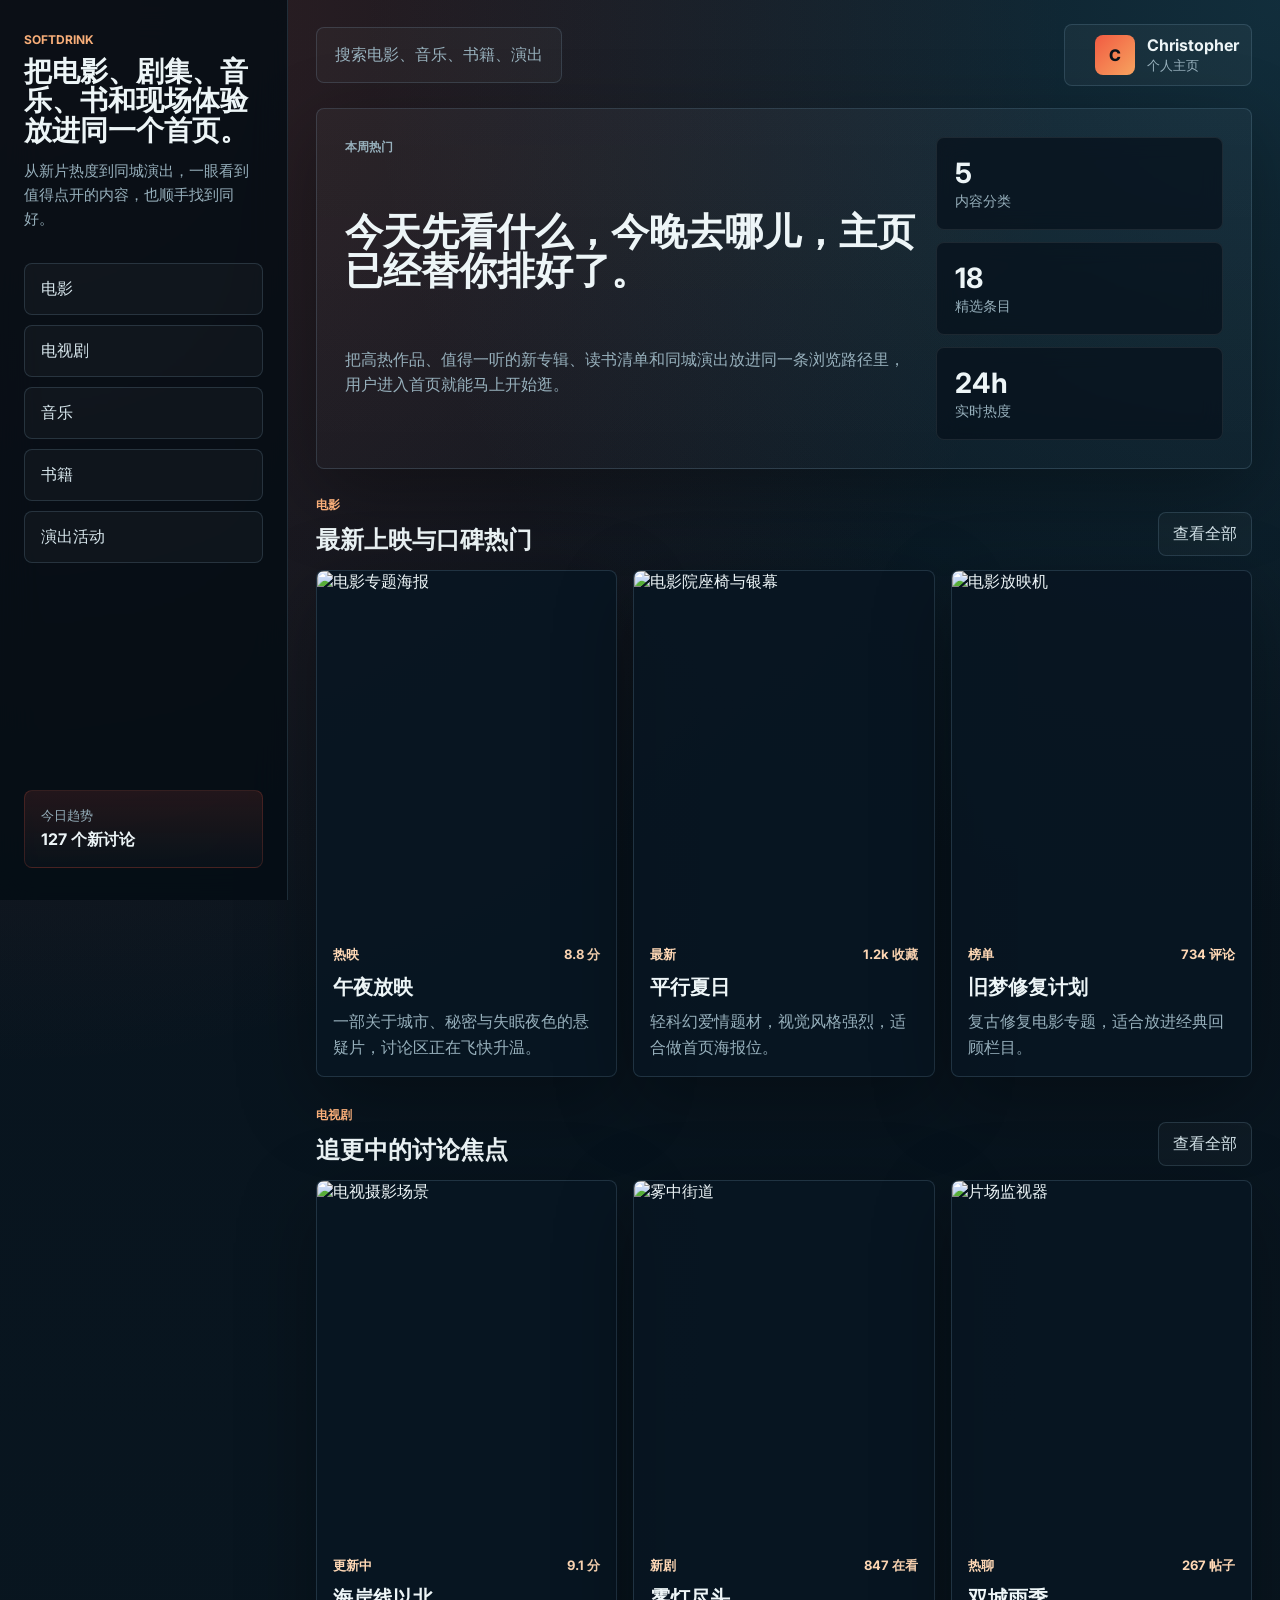
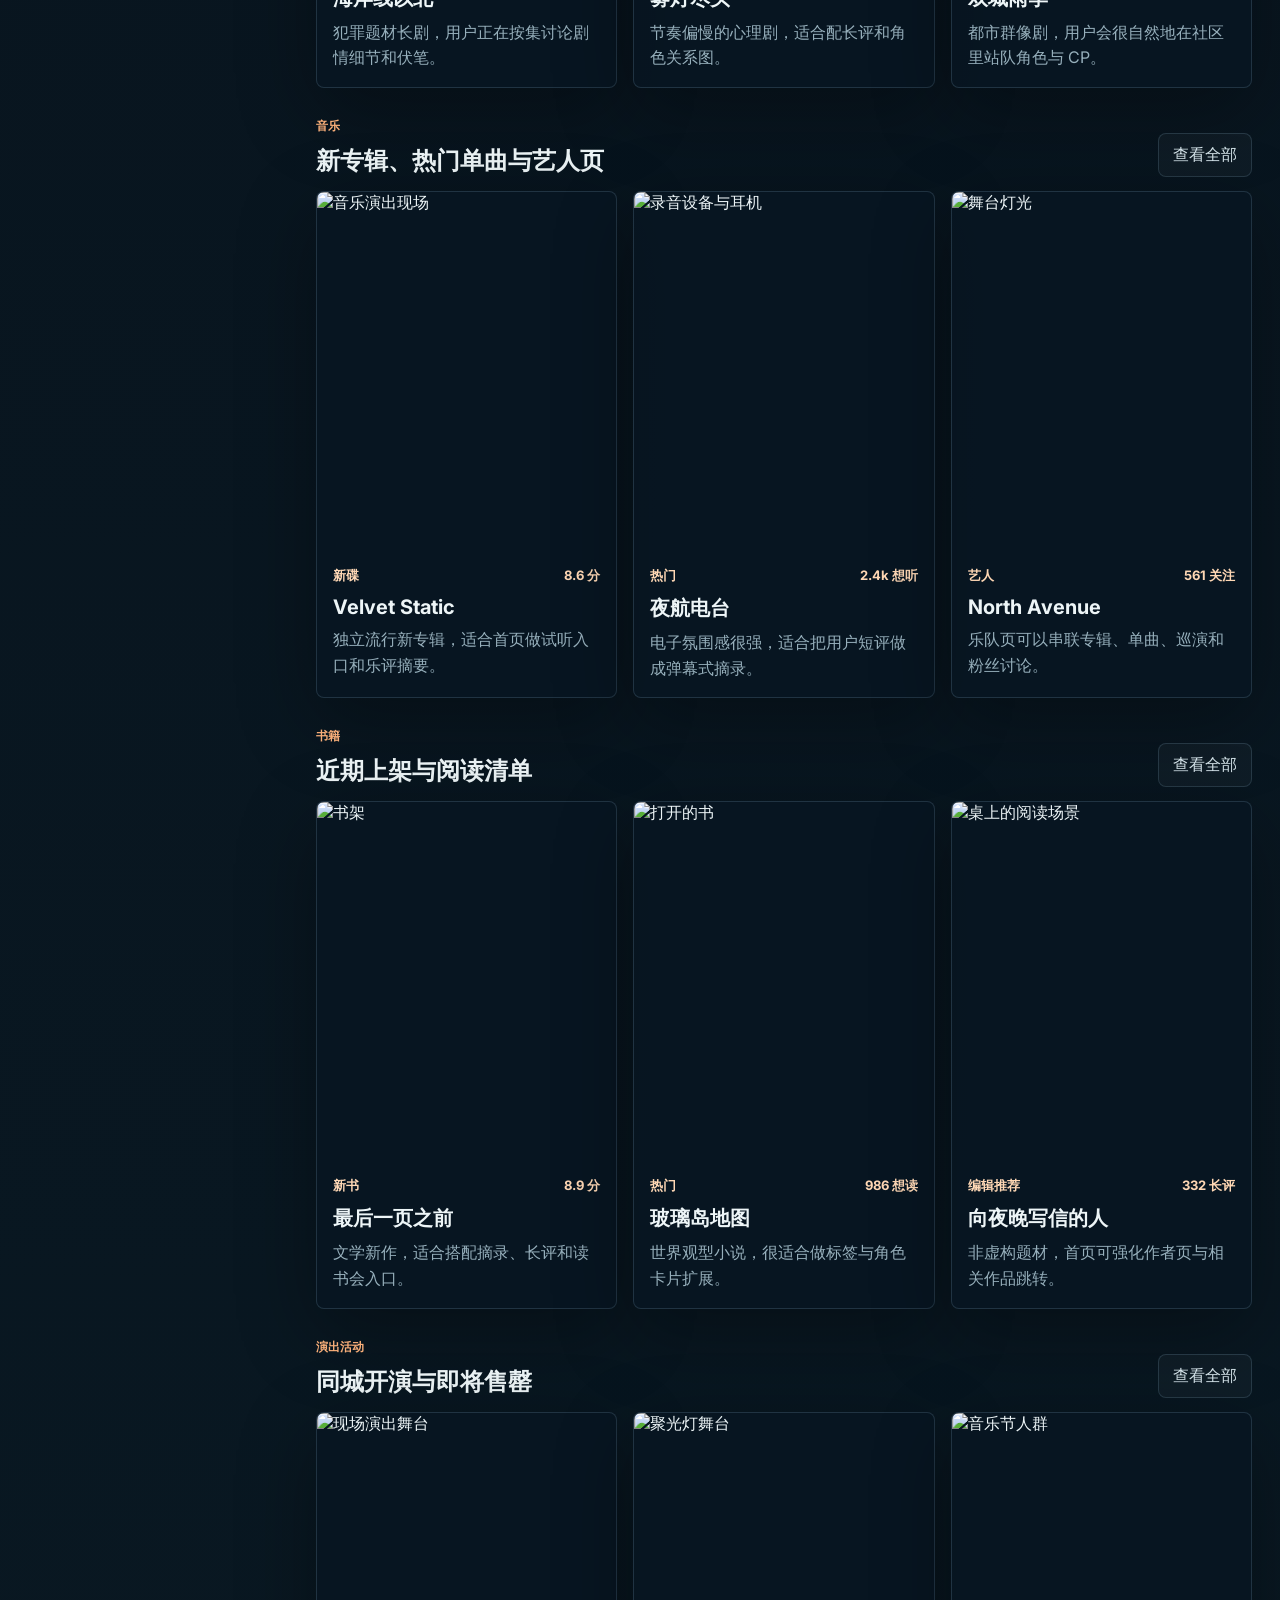
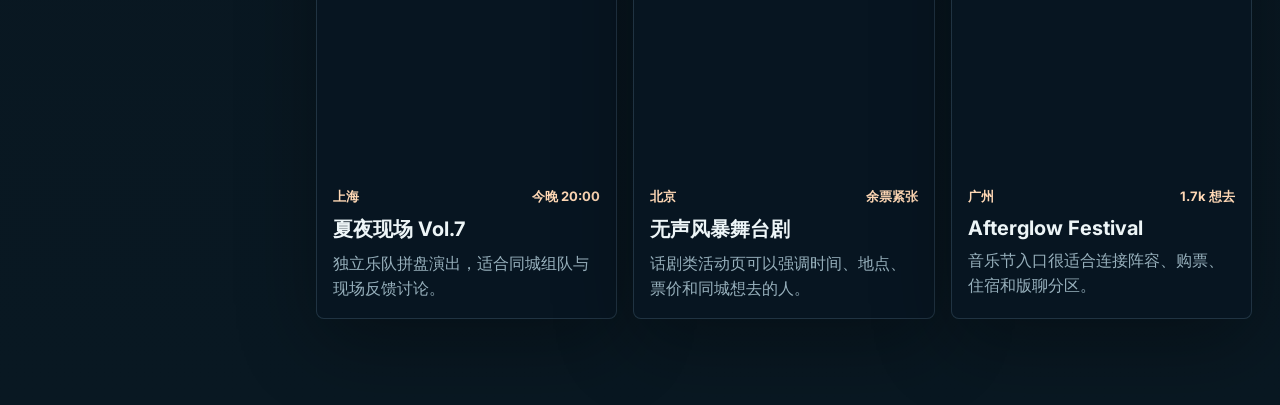
==== frontend/index.html @ 0f7e84a8 "Update index" ====
<!DOCTYPE html>
<html lang="zh-CN">
<head>
  <meta charset="UTF-8">
  <meta name="viewport" content="width=device-width, initial-scale=1.0">
  <title>SoftDrink</title>
  <link rel="preconnect" href="https://fonts.googleapis.com">
  <link rel="preconnect" href="https://fonts.gstatic.com" crossorigin>
  <link href="https://fonts.googleapis.com/css2?family=Inter:wght@400;500;600;700;800&display=swap" rel="stylesheet">
  <link rel="stylesheet" href="./styles.css">
</head>
<body>
  <div class="page-shell">
    <aside class="sidebar">
      <div>
        <p class="eyebrow">SoftDrink</p>
        <h1>把电影、剧集、音乐、书和现场体验放进同一个首页。</h1>
        <p class="sidebar-copy">从新片热度到同城演出，一眼看到值得点开的内容，也顺手找到同好。</p>
      </div>

      <nav class="category-nav" aria-label="内容分类">
        <a href="#movies">电影</a>
        <a href="#tv">电视剧</a>
        <a href="#music">音乐</a>
        <a href="#books">书籍</a>
        <a href="#events">演出活动</a>
      </nav>

      <div class="sidebar-note">
        <span>今日趋势</span>
        <strong>127 个新讨论</strong>
      </div>
    </aside>

    <main class="content">
      <header class="topbar">
        <div class="search-pill">搜索电影、音乐、书籍、演出</div>
        <a class="profile-entry" href="#profile" aria-label="个人信息入口">
          <span class="avatar">C</span>
          <span>
            <strong>Christopher</strong>
            <small>个人主页</small>
          </span>
        </a>
      </header>

      <section class="hero">
        <div class="hero-copy">
          <p class="eyebrow">本周热门</p>
          <h2>今天先看什么，今晚去哪儿，主页已经替你排好了。</h2>
          <p>把高热作品、值得一听的新专辑、读书清单和同城演出放进同一条浏览路径里，用户进入首页就能马上开始逛。</p>
        </div>
        <div class="hero-metrics" aria-label="站点数据概览">
          <div>
            <strong>5</strong>
            <span>内容分类</span>
          </div>
          <div>
            <strong>18</strong>
            <span>精选条目</span>
          </div>
          <div>
            <strong>24h</strong>
            <span>实时热度</span>
          </div>
        </div>
      </section>

      <section id="movies" class="media-section">
        <div class="section-heading">
          <div>
            <p class="eyebrow">电影</p>
            <h3>最新上映与口碑热门</h3>
          </div>
          <a href="#movies-list">查看全部</a>
        </div>
        <div class="card-grid">
          <article class="media-card">
            <img src="https://images.unsplash.com/photo-1489599849927-2ee91cede3ba?auto=format&fit=crop&w=900&q=80" alt="电影专题海报">
            <div class="card-body">
              <div class="card-meta"><span>热映</span><span>8.8 分</span></div>
              <h4>午夜放映</h4>
              <p>一部关于城市、秘密与失眠夜色的悬疑片，讨论区正在飞快升温。</p>
            </div>
          </article>
          <article class="media-card">
            <img src="https://images.unsplash.com/photo-1517604931442-7e0c8ed2963c?auto=format&fit=crop&w=900&q=80" alt="电影院座椅与银幕">
            <div class="card-body">
              <div class="card-meta"><span>最新</span><span>1.2k 收藏</span></div>
              <h4>平行夏日</h4>
              <p>轻科幻爱情题材，视觉风格强烈，适合做首页海报位。</p>
            </div>
          </article>
          <article class="media-card">
            <img src="https://images.unsplash.com/photo-1440404653325-ab127d49abc1?auto=format&fit=crop&w=900&q=80" alt="电影放映机">
            <div class="card-body">
              <div class="card-meta"><span>榜单</span><span>734 评论</span></div>
              <h4>旧梦修复计划</h4>
              <p>复古修复电影专题，适合放进经典回顾栏目。</p>
            </div>
          </article>
        </div>
      </section>

      <section id="tv" class="media-section">
        <div class="section-heading">
          <div>
            <p class="eyebrow">电视剧</p>
            <h3>追更中的讨论焦点</h3>
          </div>
          <a href="#tv-list">查看全部</a>
        </div>
        <div class="card-grid">
          <article class="media-card">
            <img src="https://images.unsplash.com/photo-1499364615650-ec38552f4f34?auto=format&fit=crop&w=900&q=80" alt="电视摄影场景">
            <div class="card-body">
              <div class="card-meta"><span>更新中</span><span>9.1 分</span></div>
              <h4>海岸线以北</h4>
              <p>犯罪题材长剧，用户正在按集讨论剧情细节和伏笔。</p>
            </div>
          </article>
          <article class="media-card">
            <img src="https://images.unsplash.com/photo-1500530855697-b586d89ba3ee?auto=format&fit=crop&w=900&q=80" alt="雾中街道">
            <div class="card-body">
              <div class="card-meta"><span>新剧</span><span>847 在看</span></div>
              <h4>雾灯尽头</h4>
              <p>节奏偏慢的心理剧，适合配长评和角色关系图。</p>
            </div>
          </article>
          <article class="media-card">
            <img src="https://images.unsplash.com/photo-1524985069026-dd778a71c7b4?auto=format&fit=crop&w=900&q=80" alt="片场监视器">
            <div class="card-body">
              <div class="card-meta"><span>热聊</span><span>267 帖子</span></div>
              <h4>双城雨季</h4>
              <p>都市群像剧，用户会很自然地在社区里站队角色与 CP。</p>
            </div>
          </article>
        </div>
      </section>

      <section id="music" class="media-section">
        <div class="section-heading">
          <div>
            <p class="eyebrow">音乐</p>
            <h3>新专辑、热门单曲与艺人页</h3>
          </div>
          <a href="#music-list">查看全部</a>
        </div>
        <div class="card-grid">
          <article class="media-card">
            <img src="https://images.unsplash.com/photo-1493225457124-a3eb161ffa5f?auto=format&fit=crop&w=900&q=80" alt="音乐演出现场">
            <div class="card-body">
              <div class="card-meta"><span>新碟</span><span>8.6 分</span></div>
              <h4>Velvet Static</h4>
              <p>独立流行新专辑，适合首页做试听入口和乐评摘要。</p>
            </div>
          </article>
          <article class="media-card">
            <img src="https://images.unsplash.com/photo-1511379938547-c1f69419868d?auto=format&fit=crop&w=900&q=80" alt="录音设备与耳机">
            <div class="card-body">
              <div class="card-meta"><span>热门</span><span>2.4k 想听</span></div>
              <h4>夜航电台</h4>
              <p>电子氛围感很强，适合把用户短评做成弹幕式摘录。</p>
            </div>
          </article>
          <article class="media-card">
            <img src="https://images.unsplash.com/photo-1501386761578-eac5c94b800a?auto=format&fit=crop&w=900&q=80" alt="舞台灯光">
            <div class="card-body">
              <div class="card-meta"><span>艺人</span><span>561 关注</span></div>
              <h4>North Avenue</h4>
              <p>乐队页可以串联专辑、单曲、巡演和粉丝讨论。</p>
            </div>
          </article>
        </div>
      </section>

      <section id="books" class="media-section">
        <div class="section-heading">
          <div>
            <p class="eyebrow">书籍</p>
            <h3>近期上架与阅读清单</h3>
          </div>
          <a href="#book-list">查看全部</a>
        </div>
        <div class="card-grid">
          <article class="media-card">
            <img src="https://images.unsplash.com/photo-1512820790803-83ca734da794?auto=format&fit=crop&w=900&q=80" alt="书架">
            <div class="card-body">
              <div class="card-meta"><span>新书</span><span>8.9 分</span></div>
              <h4>最后一页之前</h4>
              <p>文学新作，适合搭配摘录、长评和读书会入口。</p>
            </div>
          </article>
          <article class="media-card">
            <img src="https://images.unsplash.com/photo-1507842217343-583bb7270b66?auto=format&fit=crop&w=900&q=80" alt="打开的书">
            <div class="card-body">
              <div class="card-meta"><span>热门</span><span>986 想读</span></div>
              <h4>玻璃岛地图</h4>
              <p>世界观型小说，很适合做标签与角色卡片扩展。</p>
            </div>
          </article>
          <article class="media-card">
            <img src="https://images.unsplash.com/photo-1491841550275-ad7854e35ca6?auto=format&fit=crop&w=900&q=80" alt="桌上的阅读场景">
            <div class="card-body">
              <div class="card-meta"><span>编辑推荐</span><span>332 长评</span></div>
              <h4>向夜晚写信的人</h4>
              <p>非虚构题材，首页可强化作者页与相关作品跳转。</p>
            </div>
          </article>
        </div>
      </section>

      <section id="events" class="media-section">
        <div class="section-heading">
          <div>
            <p class="eyebrow">演出活动</p>
            <h3>同城开演与即将售罄</h3>
          </div>
          <a href="#event-list">查看全部</a>
        </div>
        <div class="card-grid">
          <article class="media-card">
            <img src="https://images.unsplash.com/photo-1506157786151-b8491531f063?auto=format&fit=crop&w=900&q=80" alt="现场演出舞台">
            <div class="card-body">
              <div class="card-meta"><span>上海</span><span>今晚 20:00</span></div>
              <h4>夏夜现场 Vol.7</h4>
              <p>独立乐队拼盘演出，适合同城组队与现场反馈讨论。</p>
            </div>
          </article>
          <article class="media-card">
            <img src="https://images.unsplash.com/photo-1514525253161-7a46d19cd819?auto=format&fit=crop&w=900&q=80" alt="聚光灯舞台">
            <div class="card-body">
              <div class="card-meta"><span>北京</span><span>余票紧张</span></div>
              <h4>无声风暴舞台剧</h4>
              <p>话剧类活动页可以强调时间、地点、票价和同城想去的人。</p>
            </div>
          </article>
          <article class="media-card">
            <img src="https://images.unsplash.com/photo-1503095396549-807759245b35?auto=format&fit=crop&w=900&q=80" alt="音乐节人群">
            <div class="card-body">
              <div class="card-meta"><span>广州</span><span>1.7k 想去</span></div>
              <h4>Afterglow Festival</h4>
              <p>音乐节入口很适合连接阵容、购票、住宿和版聊分区。</p>
            </div>
          </article>
        </div>
      </section>
    </main>
  </div>
</body>
</html>
---- frontend/styles.css ----
:root {
  color-scheme: dark;
  --bg: #07131c;
  --panel: rgba(8, 22, 34, 0.9);
  --panel-strong: rgba(11, 28, 43, 0.98);
  --line: rgba(146, 188, 214, 0.18);
  --text: #edf5f7;
  --muted: #97b0bc;
  --accent: #f15b42;
  --accent-soft: rgba(241, 91, 66, 0.14);
  --chip: rgba(116, 154, 173, 0.14);
  --shadow: 0 24px 80px rgba(0, 0, 0, 0.32);
}

* {
  box-sizing: border-box;
}

html {
  scroll-behavior: smooth;
}

body {
  margin: 0;
  font-family: "Inter", sans-serif;
  background:
    radial-gradient(circle at top left, rgba(241, 91, 66, 0.18), transparent 28%),
    radial-gradient(circle at top right, rgba(52, 140, 168, 0.22), transparent 24%),
    linear-gradient(180deg, #08131d 0%, #091822 100%);
  color: var(--text);
}

a {
  color: inherit;
  text-decoration: none;
}

img {
  display: block;
  width: 100%;
}

.page-shell {
  display: grid;
  grid-template-columns: 288px minmax(0, 1fr);
  min-height: 100vh;
}

.sidebar {
  position: sticky;
  top: 0;
  height: 100vh;
  padding: 32px 24px;
  display: flex;
  flex-direction: column;
  justify-content: space-between;
  background: rgba(4, 13, 20, 0.82);
  border-right: 1px solid var(--line);
  backdrop-filter: blur(18px);
}

.eyebrow {
  margin: 0 0 10px;
  font-size: 12px;
  font-weight: 700;
  letter-spacing: 0;
  text-transform: uppercase;
  color: #f8ae79;
}

.sidebar h1,
.hero h2,
.section-heading h3,
.media-card h4 {
  margin: 0;
}

.sidebar h1 {
  font-size: clamp(28px, 2vw, 34px);
  line-height: 1.05;
}

.sidebar-copy,
.hero-copy p,
.card-body p {
  margin: 0;
  color: var(--muted);
  line-height: 1.6;
}

.sidebar-copy {
  margin-top: 14px;
  font-size: 15px;
}

.category-nav {
  display: grid;
  gap: 10px;
  margin: 32px 0 auto;
}

.category-nav a,
.section-heading a,
.profile-entry,
.search-pill {
  border: 1px solid var(--line);
}

.category-nav a {
  padding: 14px 16px;
  border-radius: 8px;
  background: rgba(255, 255, 255, 0.03);
  color: #d7e6ec;
  transition: 180ms ease;
}

.category-nav a:hover,
.category-nav a:focus-visible {
  transform: translateX(3px);
  background: var(--accent-soft);
  border-color: rgba(241, 91, 66, 0.36);
}

.sidebar-note {
  display: grid;
  gap: 4px;
  padding: 16px;
  border-radius: 8px;
  background: linear-gradient(180deg, rgba(241, 91, 66, 0.12), rgba(255, 255, 255, 0.02));
  border: 1px solid rgba(241, 91, 66, 0.18);
}

.sidebar-note span {
  color: var(--muted);
  font-size: 13px;
}

.content {
  padding: 24px 28px 56px;
}

.topbar {
  display: flex;
  justify-content: space-between;
  align-items: center;
  gap: 16px;
  margin-bottom: 22px;
}

.search-pill {
  min-height: 56px;
  padding: 0 18px;
  display: inline-flex;
  align-items: center;
  border-radius: 8px;
  background: rgba(255, 255, 255, 0.03);
  color: var(--muted);
}

.profile-entry {
  min-width: 188px;
  padding: 10px 12px;
  display: inline-flex;
  justify-content: flex-end;
  align-items: center;
  gap: 12px;
  border-radius: 8px;
  background: rgba(255, 255, 255, 0.04);
}

.profile-entry strong,
.hero-metrics strong,
.card-meta {
  font-weight: 700;
}

.profile-entry small {
  display: block;
  margin-top: 2px;
  color: var(--muted);
}

.avatar {
  width: 40px;
  height: 40px;
  display: grid;
  place-items: center;
  border-radius: 8px;
  background: linear-gradient(135deg, #f15b42, #f7a35f);
  color: #09121a;
  font-weight: 800;
}

.hero {
  display: grid;
  grid-template-columns: minmax(0, 1.6fr) minmax(240px, 0.8fr);
  gap: 18px;
  margin-bottom: 28px;
  padding: 28px;
  border: 1px solid var(--line);
  border-radius: 8px;
  background:
    linear-gradient(180deg, rgba(255, 255, 255, 0.035), rgba(255, 255, 255, 0.015)),
    url("https://images.unsplash.com/photo-1518998053901-5348d3961a04?auto=format&fit=crop&w=1600&q=80") center/cover;
  box-shadow: var(--shadow);
}

.hero-copy {
  max-width: 680px;
  display: grid;
  gap: 14px;
}

.hero h2 {
  font-size: clamp(32px, 3vw, 52px);
  line-height: 1.02;
}

.hero-metrics {
  display: grid;
  gap: 12px;
  align-self: end;
}

.hero-metrics div {
  padding: 18px;
  border-radius: 8px;
  background: rgba(7, 18, 28, 0.76);
  border: 1px solid rgba(255, 255, 255, 0.08);
  backdrop-filter: blur(10px);
}

.hero-metrics strong {
  display: block;
  font-size: 28px;
}

.hero-metrics span {
  color: var(--muted);
  font-size: 14px;
}

.media-section {
  margin-bottom: 30px;
}

.section-heading {
  display: flex;
  justify-content: space-between;
  align-items: end;
  gap: 12px;
  margin-bottom: 14px;
}

.section-heading h3 {
  font-size: 24px;
}

.section-heading a {
  padding: 10px 14px;
  border-radius: 8px;
  color: #d7e6ec;
  background: rgba(255, 255, 255, 0.03);
}

.card-grid {
  display: grid;
  grid-template-columns: repeat(3, minmax(0, 1fr));
  gap: 16px;
}

.media-card {
  overflow: hidden;
  border: 1px solid var(--line);
  border-radius: 8px;
  background: var(--panel);
  box-shadow: var(--shadow);
}

.media-card img {
  aspect-ratio: 4 / 4.8;
  object-fit: cover;
}

.card-body {
  padding: 16px;
}

.card-meta {
  display: flex;
  justify-content: space-between;
  gap: 8px;
  margin-bottom: 10px;
  color: #ffd8b5;
  font-size: 13px;
}

.media-card h4 {
  margin-bottom: 8px;
  font-size: 20px;
}

@media (max-width: 1080px) {
  .page-shell {
    grid-template-columns: 1fr;
  }

  .sidebar {
    position: relative;
    height: auto;
    gap: 20px;
  }

  .category-nav {
    grid-template-columns: repeat(5, minmax(0, 1fr));
    margin: 0;
  }

  .hero,
  .card-grid {
    grid-template-columns: 1fr;
  }
}

@media (max-width: 760px) {
  .content {
    padding: 18px 16px 40px;
  }

  .topbar,
  .section-heading {
    flex-direction: column;
    align-items: stretch;
  }

  .profile-entry,
  .search-pill {
    width: 100%;
  }

  .category-nav {
    grid-template-columns: repeat(2, minmax(0, 1fr));
  }

  .sidebar {
    padding: 24px 16px;
  }

  .hero {
    padding: 22px 18px;
  }

  .hero h2 {
    font-size: 34px;
  }

  .section-heading h3 {
    font-size: 22px;
  }
}
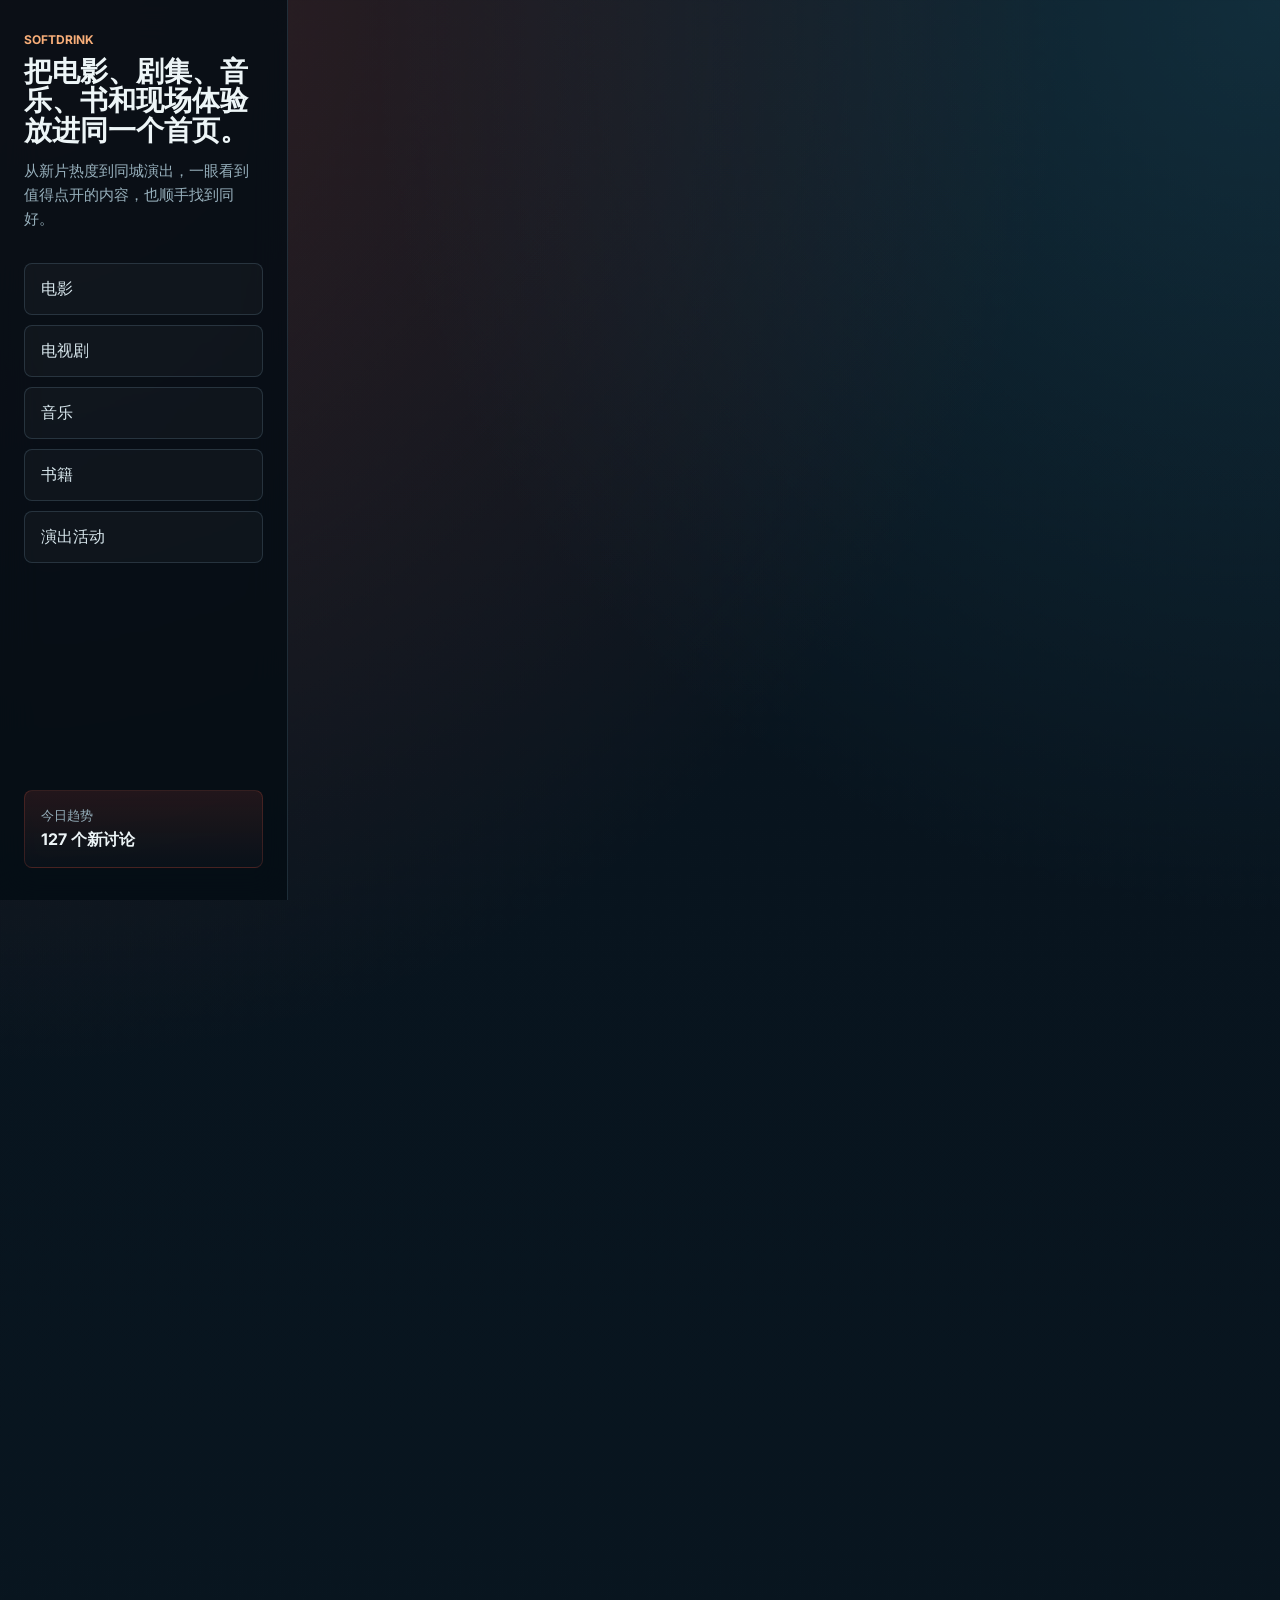
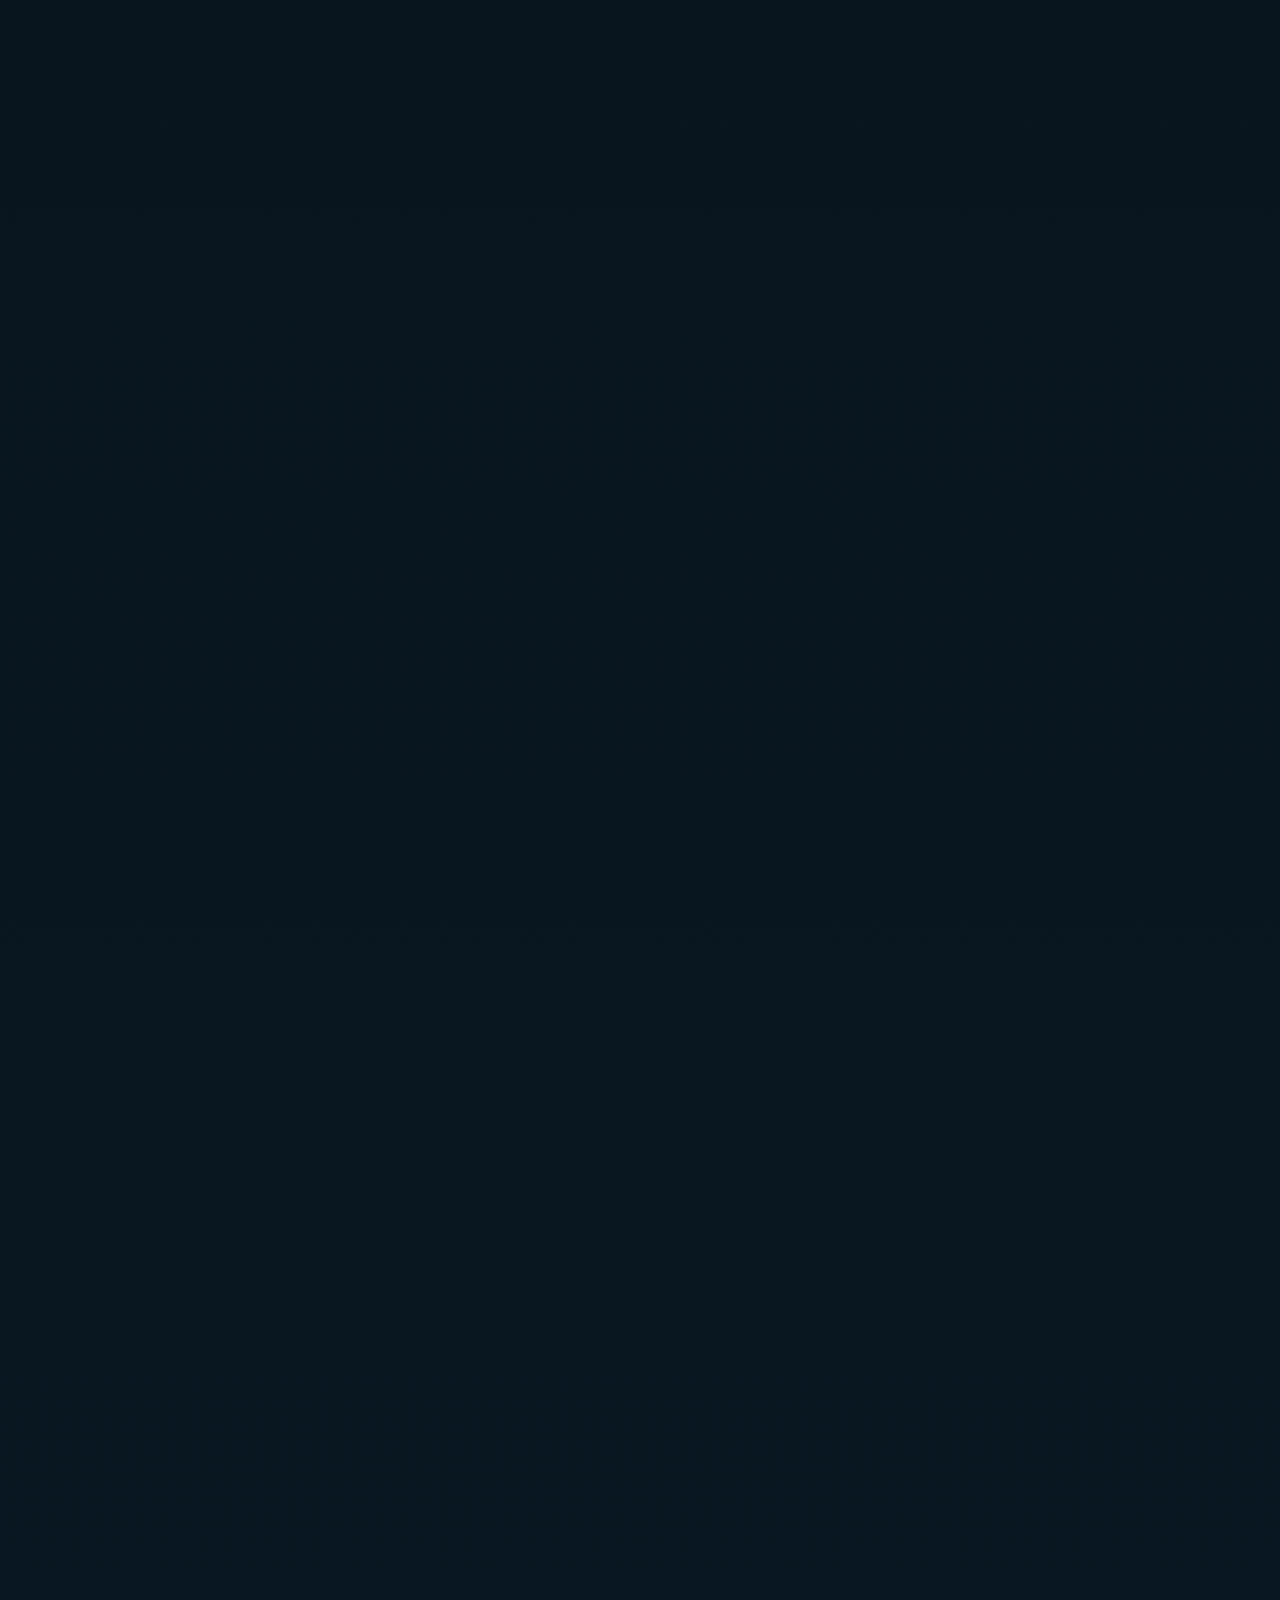
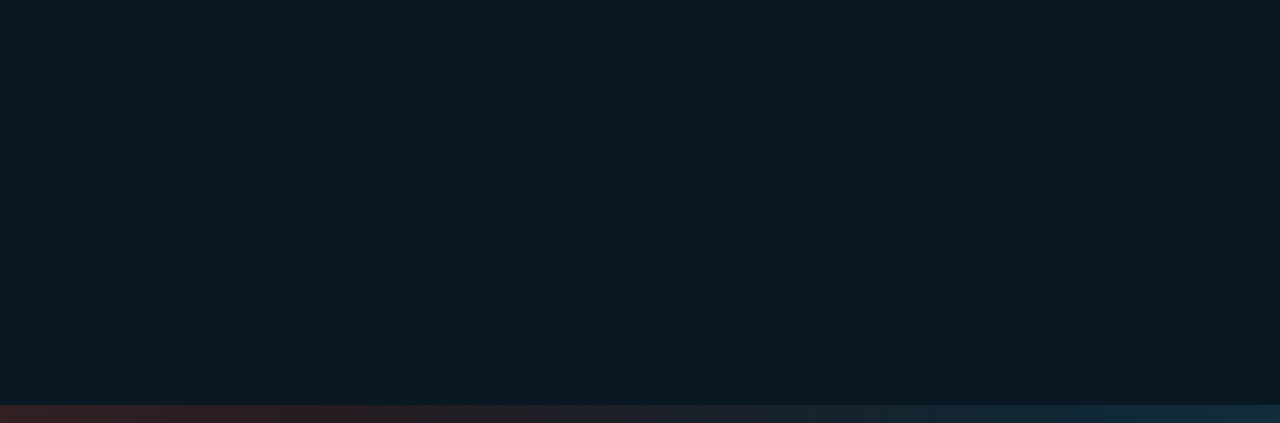
==== commit 5621939b: "Update: REACT, pages refinement and overall search" ====
--- a/frontend/index.html
+++ b/frontend/index.html
@@ -10,6 +10,7 @@
   <link rel="stylesheet" href="./styles.css">
 </head>
 <body>
+  <div class="page-transition-overlay" aria-hidden="true"></div>
   <div class="page-shell">
     <aside class="sidebar">
       <div>
@@ -19,11 +20,11 @@
       </div>
 
       <nav class="category-nav" aria-label="内容分类">
-        <a href="#movies">电影</a>
-        <a href="#tv">电视剧</a>
-        <a href="#music">音乐</a>
-        <a href="#books">书籍</a>
-        <a href="#events">演出活动</a>
+        <a class="transition-link" href="./movies.html">电影</a>
+        <a class="transition-link" href="./tv.html">电视剧</a>
+        <a class="transition-link" href="./music.html">音乐</a>
+        <a class="transition-link" href="./books.html">书籍</a>
+        <a class="transition-link" href="./events.html">演出活动</a>
       </nav>
 
       <div class="sidebar-note">
@@ -34,7 +35,8 @@
 
     <main class="content">
       <header class="topbar">
-        <div class="search-pill">搜索电影、音乐、书籍、演出</div>
+        <div class="topbar-label">探索首页</div>
+        <div id="global-search-root" class="global-search-slot" data-page="home"></div>
         <a class="profile-entry" href="#profile" aria-label="个人信息入口">
           <span class="avatar">C</span>
           <span>
@@ -72,7 +74,7 @@
             <p class="eyebrow">电影</p>
             <h3>最新上映与口碑热门</h3>
           </div>
-          <a href="#movies-list">查看全部</a>
+          <a class="transition-link" href="./movies.html">查看全部</a>
         </div>
         <div class="card-grid">
           <article class="media-card">
@@ -108,7 +110,7 @@
             <p class="eyebrow">电视剧</p>
             <h3>追更中的讨论焦点</h3>
           </div>
-          <a href="#tv-list">查看全部</a>
+          <a class="transition-link" href="./tv.html">查看全部</a>
         </div>
         <div class="card-grid">
           <article class="media-card">
@@ -144,7 +146,7 @@
             <p class="eyebrow">音乐</p>
             <h3>新专辑、热门单曲与艺人页</h3>
           </div>
-          <a href="#music-list">查看全部</a>
+          <a class="transition-link" href="./music.html">查看全部</a>
         </div>
         <div class="card-grid">
           <article class="media-card">
@@ -180,7 +182,7 @@
             <p class="eyebrow">书籍</p>
             <h3>近期上架与阅读清单</h3>
           </div>
-          <a href="#book-list">查看全部</a>
+          <a class="transition-link" href="./books.html">查看全部</a>
         </div>
         <div class="card-grid">
           <article class="media-card">
@@ -216,7 +218,7 @@
             <p class="eyebrow">演出活动</p>
             <h3>同城开演与即将售罄</h3>
           </div>
-          <a href="#event-list">查看全部</a>
+          <a class="transition-link" href="./events.html">查看全部</a>
         </div>
         <div class="card-grid">
           <article class="media-card">
@@ -247,5 +249,8 @@
       </section>
     </main>
   </div>
+  <script crossorigin src="https://unpkg.com/react@18/umd/react.production.min.js"></script>
+  <script crossorigin src="https://unpkg.com/react-dom@18/umd/react-dom.production.min.js"></script>
+  <script src="./app.js"></script>
 </body>
 </html>
--- a/frontend/styles.css
+++ b/frontend/styles.css
@@ -358,3 +358,575 @@
     font-size: 22px;
   }
 }
+
+.category-page {
+  background: #07131c;
+}
+
+.category-hero {
+  min-height: 100vh;
+  padding: 24px 28px 0;
+  display: flex;
+  flex-direction: column;
+  background-position: center top;
+  background-size: cover;
+  background-repeat: no-repeat;
+}
+
+.category-movies {
+  background-image:
+    linear-gradient(180deg, rgba(5, 12, 18, 0.28) 0%, rgba(5, 12, 18, 0.18) 35%, rgba(7, 19, 28, 0.96) 72%, #07131c 100%),
+    url("https://images.unsplash.com/photo-1489599849927-2ee91cede3ba?auto=format&fit=crop&w=1600&q=80");
+}
+
+.category-tv {
+  background-image:
+    linear-gradient(180deg, rgba(5, 12, 18, 0.24) 0%, rgba(5, 12, 18, 0.12) 35%, rgba(7, 19, 28, 0.96) 72%, #07131c 100%),
+    url("https://images.unsplash.com/photo-1499364615650-ec38552f4f34?auto=format&fit=crop&w=1600&q=80");
+}
+
+.category-music {
+  background-image:
+    linear-gradient(180deg, rgba(5, 12, 18, 0.24) 0%, rgba(5, 12, 18, 0.12) 35%, rgba(7, 19, 28, 0.96) 72%, #07131c 100%),
+    url("https://images.unsplash.com/photo-1493225457124-a3eb161ffa5f?auto=format&fit=crop&w=1600&q=80");
+}
+
+.category-books {
+  background-image:
+    linear-gradient(180deg, rgba(5, 12, 18, 0.18) 0%, rgba(5, 12, 18, 0.08) 35%, rgba(7, 19, 28, 0.96) 72%, #07131c 100%),
+    url("https://images.unsplash.com/photo-1512820790803-83ca734da794?auto=format&fit=crop&w=1600&q=80");
+}
+
+.category-events {
+  background-image:
+    linear-gradient(180deg, rgba(5, 12, 18, 0.24) 0%, rgba(5, 12, 18, 0.12) 35%, rgba(7, 19, 28, 0.96) 72%, #07131c 100%),
+    url("https://images.unsplash.com/photo-1503095396549-807759245b35?auto=format&fit=crop&w=1600&q=80");
+}
+
+.category-topbar {
+  display: flex;
+  justify-content: space-between;
+  align-items: flex-start;
+  gap: 16px;
+}
+
+.brand-link {
+  padding: 12px 16px;
+  border: 1px solid rgba(255, 255, 255, 0.14);
+  border-radius: 8px;
+  background: rgba(6, 15, 23, 0.48);
+  backdrop-filter: blur(10px);
+  font-weight: 700;
+}
+
+.category-splash {
+  min-height: calc(100vh - 88px);
+  display: grid;
+  align-items: start;
+  align-content: space-between;
+  gap: 28px;
+  padding-top: 28px;
+}
+
+.category-title-block {
+  max-width: 620px;
+}
+
+.category-title-block h1 {
+  margin: 0;
+  font-size: clamp(38px, 4vw, 66px);
+  line-height: 1;
+}
+
+.category-title-block p:last-child {
+  max-width: 560px;
+  margin-top: 14px;
+  color: #d6e3e8;
+  line-height: 1.65;
+  font-size: 16px;
+}
+
+.featured-poster-card {
+  min-height: 52vh;
+  display: flex;
+  align-items: end;
+  padding: 28px;
+  border-radius: 8px 8px 0 0;
+  background: linear-gradient(180deg, rgba(7, 19, 28, 0) 0%, rgba(7, 19, 28, 0.2) 50%, rgba(7, 19, 28, 0.82) 100%);
+}
+
+.featured-poster-copy {
+  max-width: 640px;
+  display: grid;
+  gap: 12px;
+}
+
+.featured-kicker {
+  display: inline-flex;
+  width: fit-content;
+  padding: 7px 12px;
+  border-radius: 999px;
+  background: rgba(241, 91, 66, 0.18);
+  border: 1px solid rgba(241, 91, 66, 0.22);
+  color: #ffd3c7;
+  font-size: 12px;
+  font-weight: 700;
+}
+
+.featured-poster-copy h2 {
+  margin: 0;
+  font-size: clamp(30px, 3vw, 48px);
+}
+
+.featured-poster-copy p {
+  margin: 0;
+  color: #d6e3e8;
+  line-height: 1.65;
+}
+
+.featured-meta {
+  display: flex;
+  flex-wrap: wrap;
+  gap: 10px;
+}
+
+.featured-meta span,
+.filter-tags span {
+  padding: 8px 12px;
+  border-radius: 999px;
+  border: 1px solid rgba(255, 255, 255, 0.12);
+  background: rgba(7, 19, 28, 0.42);
+  color: #e8f1f4;
+  font-size: 13px;
+}
+
+.category-content {
+  padding: 8px 28px 56px;
+}
+
+.filter-strip {
+  margin-top: -32px;
+  margin-bottom: 28px;
+  padding: 18px;
+  border: 1px solid var(--line);
+  border-radius: 8px;
+  background: rgba(8, 22, 34, 0.82);
+  backdrop-filter: blur(14px);
+  box-shadow: var(--shadow);
+}
+
+.filter-tabs,
+.filter-tags {
+  display: flex;
+  flex-wrap: wrap;
+  gap: 12px;
+}
+
+.filter-tabs {
+  margin-bottom: 14px;
+}
+
+.filter-tabs a {
+  padding: 10px 14px;
+  border-radius: 8px;
+  border: 1px solid var(--line);
+  background: rgba(255, 255, 255, 0.04);
+  color: #edf5f7;
+  font-weight: 600;
+}
+
+.shelf-section {
+  margin-bottom: 34px;
+}
+
+@media (max-width: 900px) {
+  .category-hero,
+  .category-content {
+    padding-left: 16px;
+    padding-right: 16px;
+  }
+
+  .category-splash {
+    min-height: auto;
+  }
+
+  .featured-poster-card {
+    min-height: 42vh;
+    padding: 18px 0 24px;
+  }
+
+  .filter-strip {
+    margin-top: -16px;
+  }
+}
+
+@media (max-width: 760px) {
+  .category-topbar {
+    flex-direction: column;
+    align-items: stretch;
+  }
+
+  .brand-link,
+  .category-topbar .profile-entry {
+    width: 100%;
+  }
+
+  .category-title-block h1 {
+    font-size: 38px;
+  }
+
+  .featured-poster-copy h2 {
+    font-size: 32px;
+  }
+}
+
+/* React islands and transition overrides */
+.content {
+  opacity: 0;
+  transform: translateY(18px);
+  transition: opacity 320ms ease, transform 320ms ease;
+}
+
+.topbar {
+  display: grid;
+  grid-template-columns: minmax(0, 180px) minmax(320px, 1fr) auto;
+  align-items: center;
+}
+
+.topbar-label {
+  color: var(--muted);
+  font-size: 14px;
+}
+
+.category-hero {
+  opacity: 0;
+  transform: translateY(18px);
+  transition: opacity 320ms ease, transform 320ms ease;
+}
+
+.category-topbar {
+  display: grid;
+  grid-template-columns: minmax(0, 180px) minmax(320px, 1fr) auto;
+  align-items: start;
+}
+
+.page-transition-overlay {
+  position: fixed;
+  inset: 0;
+  z-index: 100;
+  pointer-events: none;
+  opacity: 0;
+  background: radial-gradient(circle at center, rgba(36, 88, 112, 0.08), rgba(3, 9, 14, 0.84));
+  transition: opacity 220ms ease;
+}
+
+.page-transition-overlay.is-visible {
+  opacity: 1;
+}
+
+body.page-ready .content,
+body.page-ready .category-hero {
+  opacity: 1;
+  transform: translateY(0);
+}
+
+body.is-transitioning .page-shell,
+body.is-transitioning .category-hero,
+body.is-transitioning .category-content {
+  opacity: 0.4;
+  transform: scale(0.99);
+  transition: opacity 220ms ease, transform 220ms ease;
+}
+
+.global-search-slot {
+  width: 100%;
+}
+
+.global-search-wrap {
+  position: relative;
+}
+
+.global-search {
+  min-height: 56px;
+  padding: 8px;
+  display: grid;
+  grid-template-columns: auto minmax(0, 1fr) auto;
+  align-items: center;
+  gap: 10px;
+  border: 1px solid var(--line);
+  border-radius: 8px;
+  background: rgba(7, 18, 28, 0.72);
+  backdrop-filter: blur(16px);
+  box-shadow: var(--shadow);
+}
+
+.global-search-icon {
+  width: 40px;
+  height: 40px;
+  display: grid;
+  place-items: center;
+  border-radius: 8px;
+  background: rgba(255, 255, 255, 0.04);
+  color: #dbe9ee;
+  font-size: 18px;
+}
+
+.global-search input {
+  width: 100%;
+  border: 0;
+  outline: 0;
+  background: transparent;
+  color: var(--text);
+  font: inherit;
+}
+
+.global-search input::placeholder {
+  color: var(--muted);
+}
+
+.global-search-button,
+.ghost-button,
+.accent-button,
+.advanced-option {
+  font: inherit;
+  cursor: pointer;
+}
+
+.global-search-button {
+  min-height: 40px;
+  padding: 0 16px;
+  border: 0;
+  border-radius: 8px;
+  background: linear-gradient(135deg, #f15b42, #f7a35f);
+  color: #09121a;
+  font-weight: 700;
+}
+
+.global-search-panel {
+  position: absolute;
+  top: calc(100% + 10px);
+  left: 0;
+  right: 0;
+  z-index: 30;
+  padding: 16px;
+  border: 1px solid var(--line);
+  border-radius: 8px;
+  background: rgba(7, 18, 28, 0.96);
+  backdrop-filter: blur(18px);
+  box-shadow: var(--shadow);
+}
+
+.global-search-panel-head,
+.global-search-result {
+  display: flex;
+  justify-content: space-between;
+  gap: 12px;
+}
+
+.global-search-panel-head {
+  align-items: center;
+  margin-bottom: 12px;
+}
+
+.panel-close-button {
+  min-height: 34px;
+  padding: 0 12px;
+  border: 1px solid var(--line);
+  border-radius: 8px;
+  background: rgba(255, 255, 255, 0.03);
+  color: #d7e6ec;
+  font: inherit;
+  cursor: pointer;
+}
+
+.search-chip-row {
+  display: flex;
+  flex-wrap: wrap;
+  gap: 10px;
+  margin-bottom: 14px;
+}
+
+.search-chip,
+.result-type,
+.results-count {
+  padding: 8px 12px;
+  border-radius: 999px;
+  border: 1px solid rgba(255, 255, 255, 0.12);
+  background: rgba(255, 255, 255, 0.03);
+  color: #dbe9ee;
+  font-size: 13px;
+}
+
+.global-search-results {
+  display: grid;
+  gap: 10px;
+}
+
+.global-search-result {
+  align-items: center;
+  padding: 12px 14px;
+  border-radius: 8px;
+  border: 1px solid rgba(255, 255, 255, 0.08);
+  background: rgba(255, 255, 255, 0.025);
+}
+
+.global-search-result strong,
+.results-count strong {
+  display: block;
+}
+
+.global-search-result p {
+  margin: 4px 0 0;
+  color: var(--muted);
+  font-size: 14px;
+}
+
+.global-search-empty {
+  padding: 14px;
+  border-radius: 8px;
+  background: rgba(255, 255, 255, 0.03);
+  color: var(--muted);
+}
+
+.advanced-search-panel {
+  display: grid;
+  gap: 18px;
+}
+
+.advanced-search-header {
+  display: flex;
+  justify-content: space-between;
+  gap: 16px;
+}
+
+.advanced-search-header strong {
+  display: block;
+  margin-bottom: 6px;
+  font-size: 18px;
+}
+
+.advanced-search-header p {
+  margin: 0;
+  color: var(--muted);
+  line-height: 1.6;
+}
+
+.advanced-search-actions {
+  display: flex;
+  gap: 10px;
+  align-items: start;
+}
+
+.results-count {
+  display: grid;
+  gap: 2px;
+  min-width: 88px;
+}
+
+.advanced-search-grid {
+  display: grid;
+  grid-template-columns: repeat(2, minmax(0, 1fr));
+  gap: 16px;
+}
+
+.advanced-group {
+  display: grid;
+  gap: 10px;
+}
+
+.advanced-group-label {
+  color: #dbe9ee;
+  font-size: 14px;
+  font-weight: 600;
+}
+
+.advanced-options,
+.advanced-summary,
+.advanced-search-footer {
+  display: flex;
+  flex-wrap: wrap;
+  gap: 10px;
+}
+
+.advanced-option,
+.ghost-button,
+.accent-button {
+  min-height: 38px;
+  padding: 0 14px;
+  border-radius: 8px;
+}
+
+.advanced-option {
+  border: 1px solid var(--line);
+  background: rgba(255, 255, 255, 0.03);
+  color: #d7e6ec;
+}
+
+.advanced-option.is-active {
+  background: var(--accent-soft);
+  border-color: rgba(241, 91, 66, 0.42);
+  color: #fff3ee;
+}
+
+.ghost-button {
+  border: 1px solid var(--line);
+  background: rgba(255, 255, 255, 0.02);
+  color: #d7e6ec;
+}
+
+.accent-button {
+  border: 0;
+  background: linear-gradient(135deg, #f15b42, #f7a35f);
+  color: #09121a;
+  font-weight: 700;
+}
+
+.advanced-summary {
+  align-items: center;
+}
+
+.advanced-summary span {
+  padding: 8px 12px;
+  border-radius: 999px;
+  border: 1px solid rgba(255, 255, 255, 0.12);
+  background: rgba(7, 19, 28, 0.42);
+  color: #e8f1f4;
+  font-size: 13px;
+}
+
+.media-card.is-filter-hidden {
+  display: none;
+}
+
+@media (max-width: 900px) {
+  .topbar,
+  .category-topbar,
+  .advanced-search-grid {
+    grid-template-columns: 1fr;
+  }
+
+  .topbar-label {
+    display: none;
+  }
+
+  .global-search-panel {
+    position: static;
+    margin-top: 10px;
+  }
+}
+
+@media (max-width: 760px) {
+  .section-heading,
+  .advanced-search-header,
+  .advanced-search-actions {
+    flex-direction: column;
+    align-items: stretch;
+  }
+
+  .profile-entry,
+  .global-search-slot,
+  .brand-link,
+  .category-topbar .profile-entry {
+    width: 100%;
+  }
+}
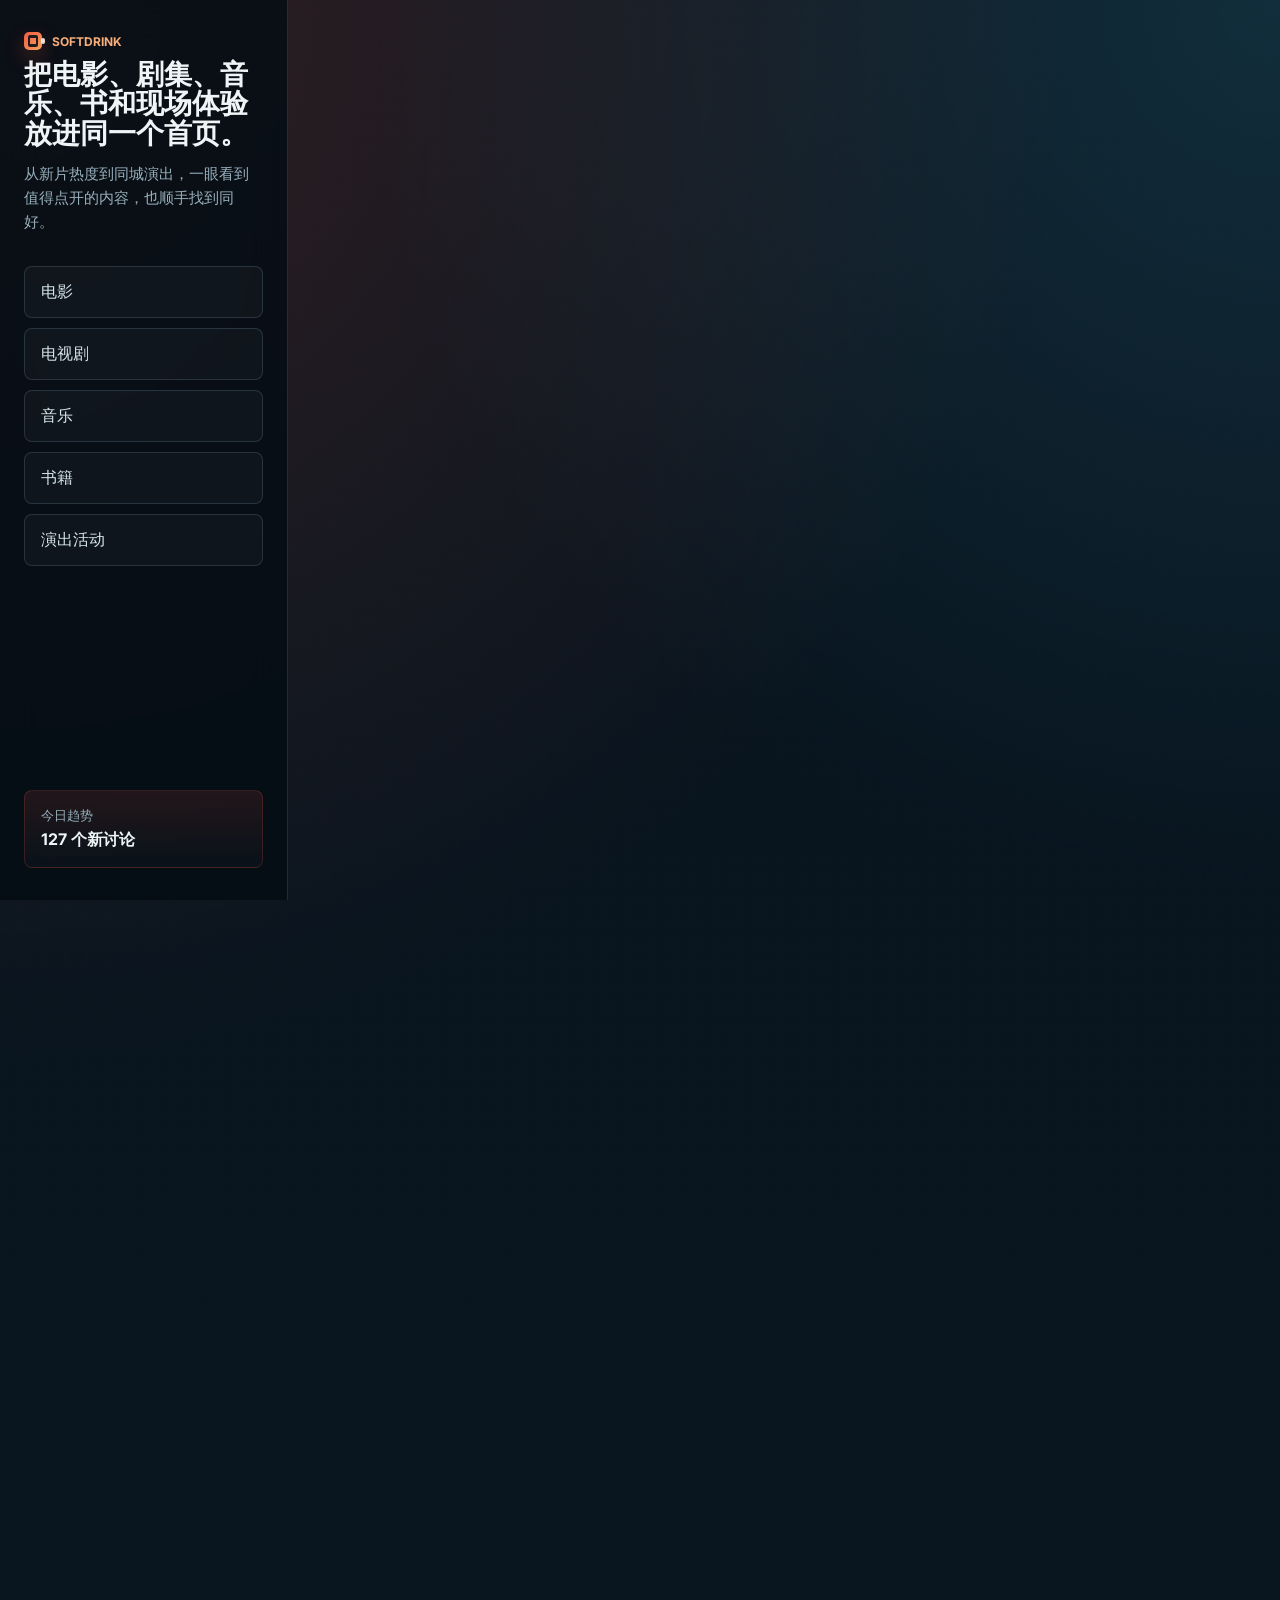
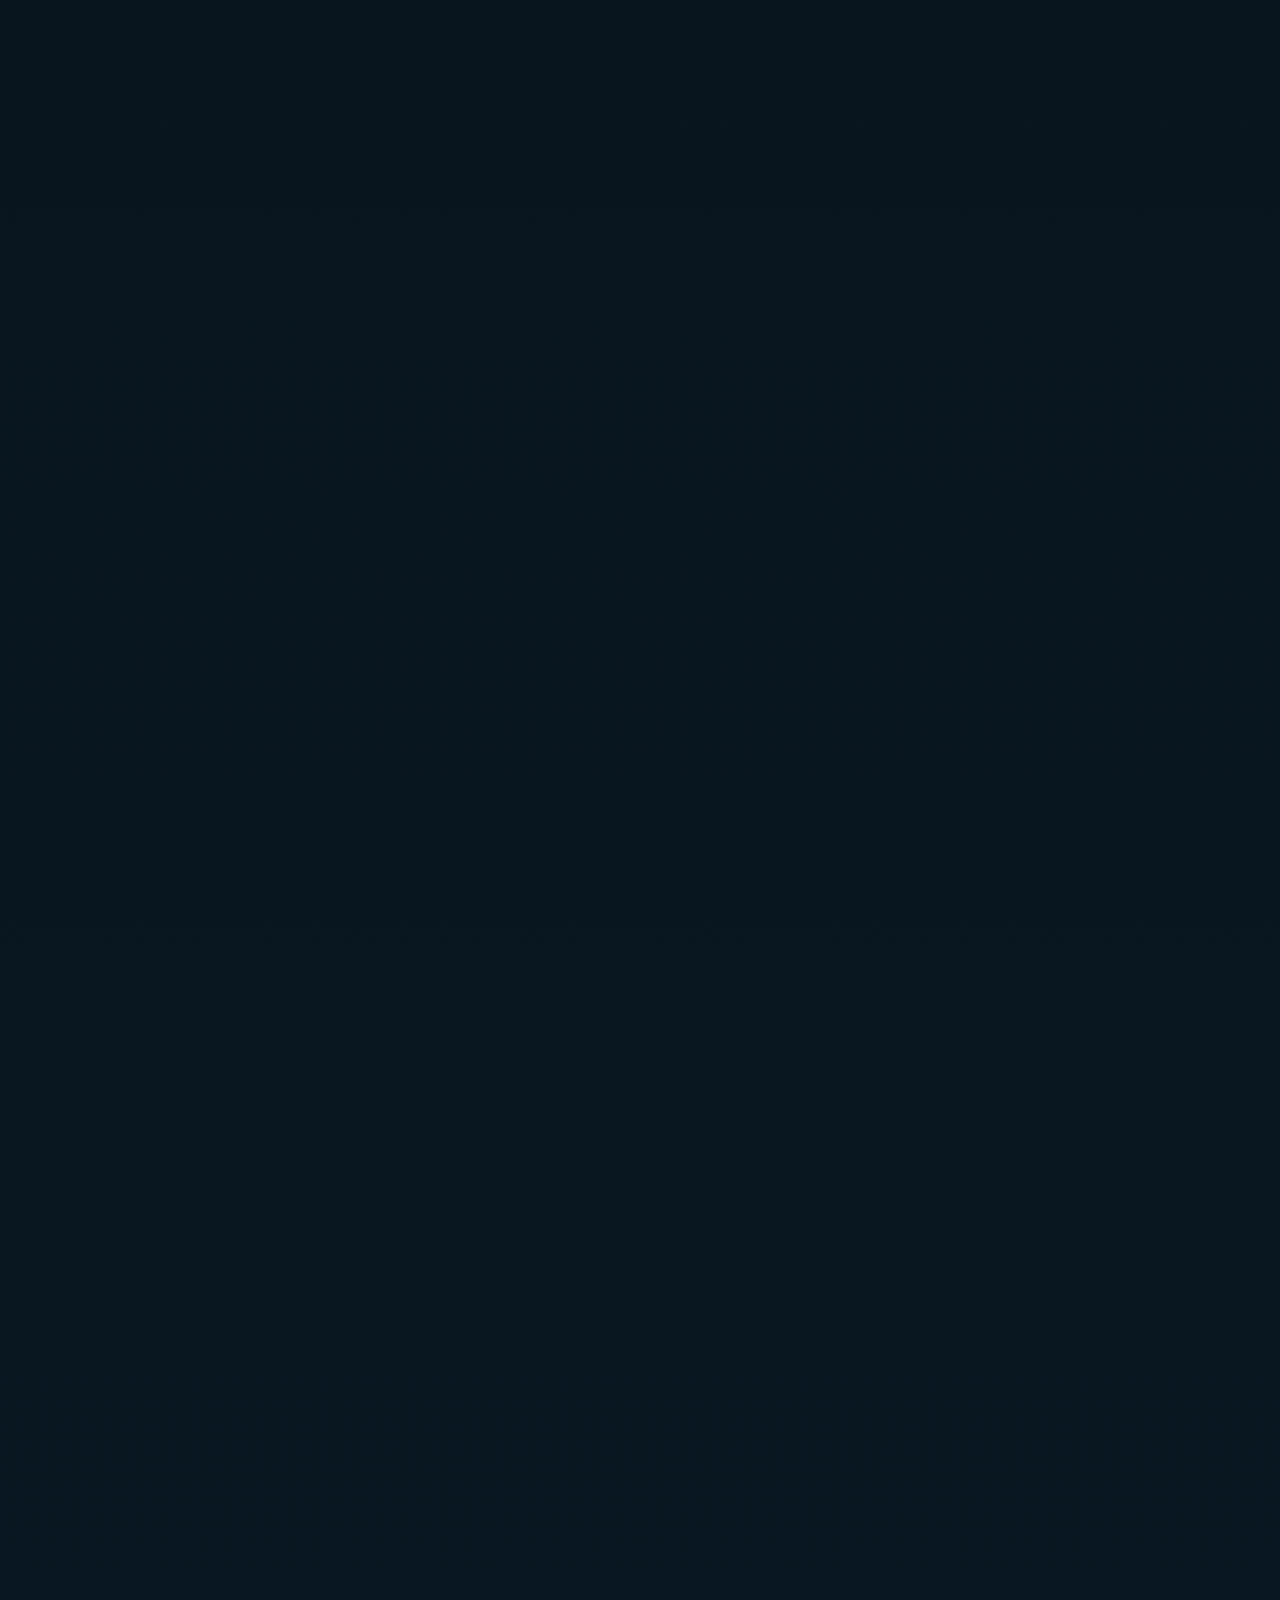
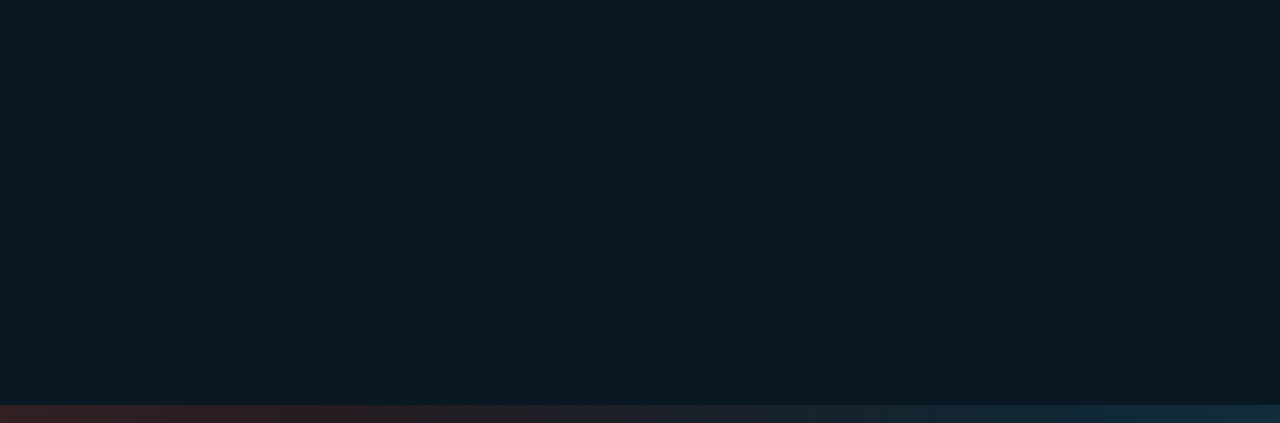
==== commit af17c202: "Update: Page Design for individual work" ====
--- a/frontend/index.html
+++ b/frontend/index.html
@@ -14,7 +14,7 @@
   <div class="page-shell">
     <aside class="sidebar">
       <div>
-        <p class="eyebrow">SoftDrink</p>
+        <p class="eyebrow brand-mark"><span class="brand-icon" aria-hidden="true"></span><span>SoftDrink</span></p>
         <h1>把电影、剧集、音乐、书和现场体验放进同一个首页。</h1>
         <p class="sidebar-copy">从新片热度到同城演出，一眼看到值得点开的内容，也顺手找到同好。</p>
       </div>
@@ -81,7 +81,7 @@
             <img src="https://images.unsplash.com/photo-1489599849927-2ee91cede3ba?auto=format&fit=crop&w=900&q=80" alt="电影专题海报">
             <div class="card-body">
               <div class="card-meta"><span>热映</span><span>8.8 分</span></div>
-              <h4>午夜放映</h4>
+              <h4><a class="transition-link" href="./movie-detail.html">午夜放映</a></h4>
               <p>一部关于城市、秘密与失眠夜色的悬疑片，讨论区正在飞快升温。</p>
             </div>
           </article>
@@ -117,7 +117,7 @@
             <img src="https://images.unsplash.com/photo-1499364615650-ec38552f4f34?auto=format&fit=crop&w=900&q=80" alt="电视摄影场景">
             <div class="card-body">
               <div class="card-meta"><span>更新中</span><span>9.1 分</span></div>
-              <h4>海岸线以北</h4>
+              <h4><a class="transition-link" href="./tv-detail.html">海岸线以北</a></h4>
               <p>犯罪题材长剧，用户正在按集讨论剧情细节和伏笔。</p>
             </div>
           </article>
@@ -153,7 +153,7 @@
             <img src="https://images.unsplash.com/photo-1493225457124-a3eb161ffa5f?auto=format&fit=crop&w=900&q=80" alt="音乐演出现场">
             <div class="card-body">
               <div class="card-meta"><span>新碟</span><span>8.6 分</span></div>
-              <h4>Velvet Static</h4>
+              <h4><a class="transition-link" href="./music-detail.html">Velvet Static</a></h4>
               <p>独立流行新专辑，适合首页做试听入口和乐评摘要。</p>
             </div>
           </article>
@@ -189,7 +189,7 @@
             <img src="https://images.unsplash.com/photo-1512820790803-83ca734da794?auto=format&fit=crop&w=900&q=80" alt="书架">
             <div class="card-body">
               <div class="card-meta"><span>新书</span><span>8.9 分</span></div>
-              <h4>最后一页之前</h4>
+              <h4><a class="transition-link" href="./book-detail.html">最后一页之前</a></h4>
               <p>文学新作，适合搭配摘录、长评和读书会入口。</p>
             </div>
           </article>
@@ -241,7 +241,7 @@
             <img src="https://images.unsplash.com/photo-1503095396549-807759245b35?auto=format&fit=crop&w=900&q=80" alt="音乐节人群">
             <div class="card-body">
               <div class="card-meta"><span>广州</span><span>1.7k 想去</span></div>
-              <h4>Afterglow Festival</h4>
+              <h4><a class="transition-link" href="./event-detail.html">Afterglow Festival</a></h4>
               <p>音乐节入口很适合连接阵容、购票、住宿和版聊分区。</p>
             </div>
           </article>
--- a/frontend/styles.css
+++ b/frontend/styles.css
@@ -68,6 +68,13 @@
   color: #f8ae79;
 }
 
+.brand-mark,
+.brand-link {
+  display: inline-flex;
+  align-items: center;
+  gap: 10px;
+}
+
 .sidebar h1,
 .hero h2,
 .section-heading h3,
@@ -300,6 +307,10 @@
   font-size: 20px;
 }
 
+.media-card h4 a {
+  color: inherit;
+}
+
 @media (max-width: 1080px) {
   .page-shell {
     grid-template-columns: 1fr;
@@ -417,6 +428,41 @@
   background: rgba(6, 15, 23, 0.48);
   backdrop-filter: blur(10px);
   font-weight: 700;
+}
+
+.brand-icon {
+  width: 18px;
+  height: 18px;
+  position: relative;
+  display: inline-block;
+  border-radius: 5px;
+  background: linear-gradient(135deg, #f15b42, #f7a35f);
+  box-shadow: 0 8px 20px rgba(241, 91, 66, 0.28);
+}
+
+.brand-icon::before {
+  content: "";
+  position: absolute;
+  left: 4px;
+  top: 3px;
+  width: 10px;
+  height: 12px;
+  border: 2px solid rgba(9, 18, 26, 0.9);
+  border-top-width: 3px;
+  border-bottom-width: 3px;
+  border-radius: 2px;
+  box-sizing: border-box;
+}
+
+.brand-icon::after {
+  content: "";
+  position: absolute;
+  right: -3px;
+  top: 6px;
+  width: 4px;
+  height: 6px;
+  border-radius: 2px;
+  background: rgba(255, 244, 237, 0.9);
 }
 
 .category-splash {
@@ -625,13 +671,15 @@
 }
 
 body.page-ready .content,
-body.page-ready .category-hero {
+body.page-ready .category-hero,
+body.page-ready .item-hero {
   opacity: 1;
   transform: translateY(0);
 }
 
 body.is-transitioning .page-shell,
 body.is-transitioning .category-hero,
+body.is-transitioning .item-hero,
 body.is-transitioning .category-content {
   opacity: 0.4;
   transform: scale(0.99);
@@ -898,6 +946,225 @@
   display: none;
 }
 
+.item-page {
+  background: #07131c;
+}
+
+.item-hero {
+  min-height: 76vh;
+  padding: 24px 28px 0;
+  background-position: center top;
+  background-size: cover;
+  background-repeat: no-repeat;
+  opacity: 0;
+  transform: translateY(18px);
+  transition: opacity 320ms ease, transform 320ms ease;
+}
+
+.item-movie-bg {
+  background-image:
+    linear-gradient(180deg, rgba(5, 12, 18, 0.16) 0%, rgba(5, 12, 18, 0.1) 34%, rgba(7, 19, 28, 0.92) 70%, #07131c 100%),
+    url("https://images.unsplash.com/photo-1489599849927-2ee91cede3ba?auto=format&fit=crop&w=1800&q=80");
+}
+
+.item-tv-bg {
+  background-image:
+    linear-gradient(180deg, rgba(5, 12, 18, 0.16) 0%, rgba(5, 12, 18, 0.1) 34%, rgba(7, 19, 28, 0.92) 70%, #07131c 100%),
+    url("https://images.unsplash.com/photo-1499364615650-ec38552f4f34?auto=format&fit=crop&w=1800&q=80");
+}
+
+.item-music-bg {
+  background-image:
+    linear-gradient(180deg, rgba(5, 12, 18, 0.16) 0%, rgba(5, 12, 18, 0.1) 34%, rgba(7, 19, 28, 0.92) 70%, #07131c 100%),
+    url("https://images.unsplash.com/photo-1493225457124-a3eb161ffa5f?auto=format&fit=crop&w=1800&q=80");
+}
+
+.item-book-bg {
+  background-image:
+    linear-gradient(180deg, rgba(5, 12, 18, 0.16) 0%, rgba(5, 12, 18, 0.1) 34%, rgba(7, 19, 28, 0.92) 70%, #07131c 100%),
+    url("https://images.unsplash.com/photo-1512820790803-83ca734da794?auto=format&fit=crop&w=1800&q=80");
+}
+
+.item-event-bg {
+  background-image:
+    linear-gradient(180deg, rgba(5, 12, 18, 0.16) 0%, rgba(5, 12, 18, 0.1) 34%, rgba(7, 19, 28, 0.92) 70%, #07131c 100%),
+    url("https://images.unsplash.com/photo-1503095396549-807759245b35?auto=format&fit=crop&w=1800&q=80");
+}
+
+.item-hero-layout {
+  min-height: calc(76vh - 84px);
+  padding: 34px 0 40px;
+  display: grid;
+  grid-template-columns: 300px minmax(0, 1fr);
+  gap: 28px;
+  align-items: end;
+}
+
+.item-cover-wrap {
+  align-self: center;
+}
+
+.item-cover {
+  aspect-ratio: 0.72;
+  object-fit: cover;
+  border-radius: 8px;
+  box-shadow: var(--shadow);
+  border: 1px solid rgba(255, 255, 255, 0.12);
+}
+
+.item-main-info {
+  max-width: 820px;
+  display: grid;
+  gap: 16px;
+}
+
+.item-main-info h1 {
+  margin: 0;
+  font-size: clamp(40px, 4vw, 70px);
+  line-height: 1;
+}
+
+.item-logline {
+  margin: 0;
+  max-width: 760px;
+  color: #d7e6ec;
+  font-size: 17px;
+  line-height: 1.7;
+}
+
+.item-meta-grid {
+  display: grid;
+  grid-template-columns: repeat(3, minmax(0, 1fr));
+  gap: 14px;
+}
+
+.item-meta-grid div,
+.rating-score-card,
+.review-card,
+.long-review-card {
+  padding: 16px;
+  border: 1px solid var(--line);
+  border-radius: 8px;
+  background: rgba(7, 19, 28, 0.58);
+  backdrop-filter: blur(10px);
+}
+
+.item-meta-grid span,
+.rating-score-card span,
+.rating-score-card small {
+  display: block;
+  color: var(--muted);
+}
+
+.item-meta-grid strong {
+  display: block;
+  margin-top: 6px;
+}
+
+.item-tag-row {
+  display: flex;
+  flex-wrap: wrap;
+  gap: 10px;
+}
+
+.item-tag-row span {
+  padding: 8px 12px;
+  border-radius: 999px;
+  border: 1px solid rgba(255, 255, 255, 0.12);
+  background: rgba(7, 19, 28, 0.42);
+}
+
+.item-content {
+  padding: 10px 28px 56px;
+}
+
+.item-panel {
+  margin-bottom: 30px;
+  padding: 22px;
+  border: 1px solid var(--line);
+  border-radius: 8px;
+  background: rgba(8, 22, 34, 0.82);
+  box-shadow: var(--shadow);
+}
+
+.rating-overview {
+  display: grid;
+  grid-template-columns: 240px minmax(0, 1fr);
+  gap: 18px;
+  margin-bottom: 18px;
+}
+
+.rating-score-card {
+  display: grid;
+  align-content: start;
+  gap: 8px;
+}
+
+.rating-score-card strong {
+  font-size: 52px;
+  line-height: 1;
+}
+
+.rating-bars {
+  display: grid;
+  gap: 12px;
+}
+
+.rating-bars div {
+  display: grid;
+  grid-template-columns: 44px minmax(0, 1fr) 40px;
+  gap: 10px;
+  align-items: center;
+}
+
+.rating-bars span,
+.rating-bars small {
+  color: var(--muted);
+  font-size: 13px;
+}
+
+.rating-bars b {
+  height: 10px;
+  border-radius: 999px;
+  background: linear-gradient(90deg, #f15b42, #f7a35f);
+}
+
+.review-grid {
+  display: grid;
+  grid-template-columns: repeat(3, minmax(0, 1fr));
+  gap: 16px;
+}
+
+.review-card strong,
+.long-review-head strong {
+  display: block;
+  margin-bottom: 6px;
+}
+
+.review-card span,
+.long-review-head span {
+  color: #ffd8b5;
+  font-size: 13px;
+}
+
+.review-card p,
+.long-review-card p {
+  margin: 10px 0 0;
+  color: #d7e6ec;
+  line-height: 1.7;
+}
+
+.all-reviews-list {
+  display: grid;
+  gap: 14px;
+}
+
+.long-review-head {
+  display: flex;
+  justify-content: space-between;
+  gap: 12px;
+}
+
 @media (max-width: 900px) {
   .topbar,
   .category-topbar,
@@ -912,6 +1179,19 @@
   .global-search-panel {
     position: static;
     margin-top: 10px;
+  }
+
+  .item-hero,
+  .item-content {
+    padding-left: 16px;
+    padding-right: 16px;
+  }
+
+  .item-hero-layout,
+  .item-meta-grid,
+  .rating-overview,
+  .review-grid {
+    grid-template-columns: 1fr;
   }
 }
 
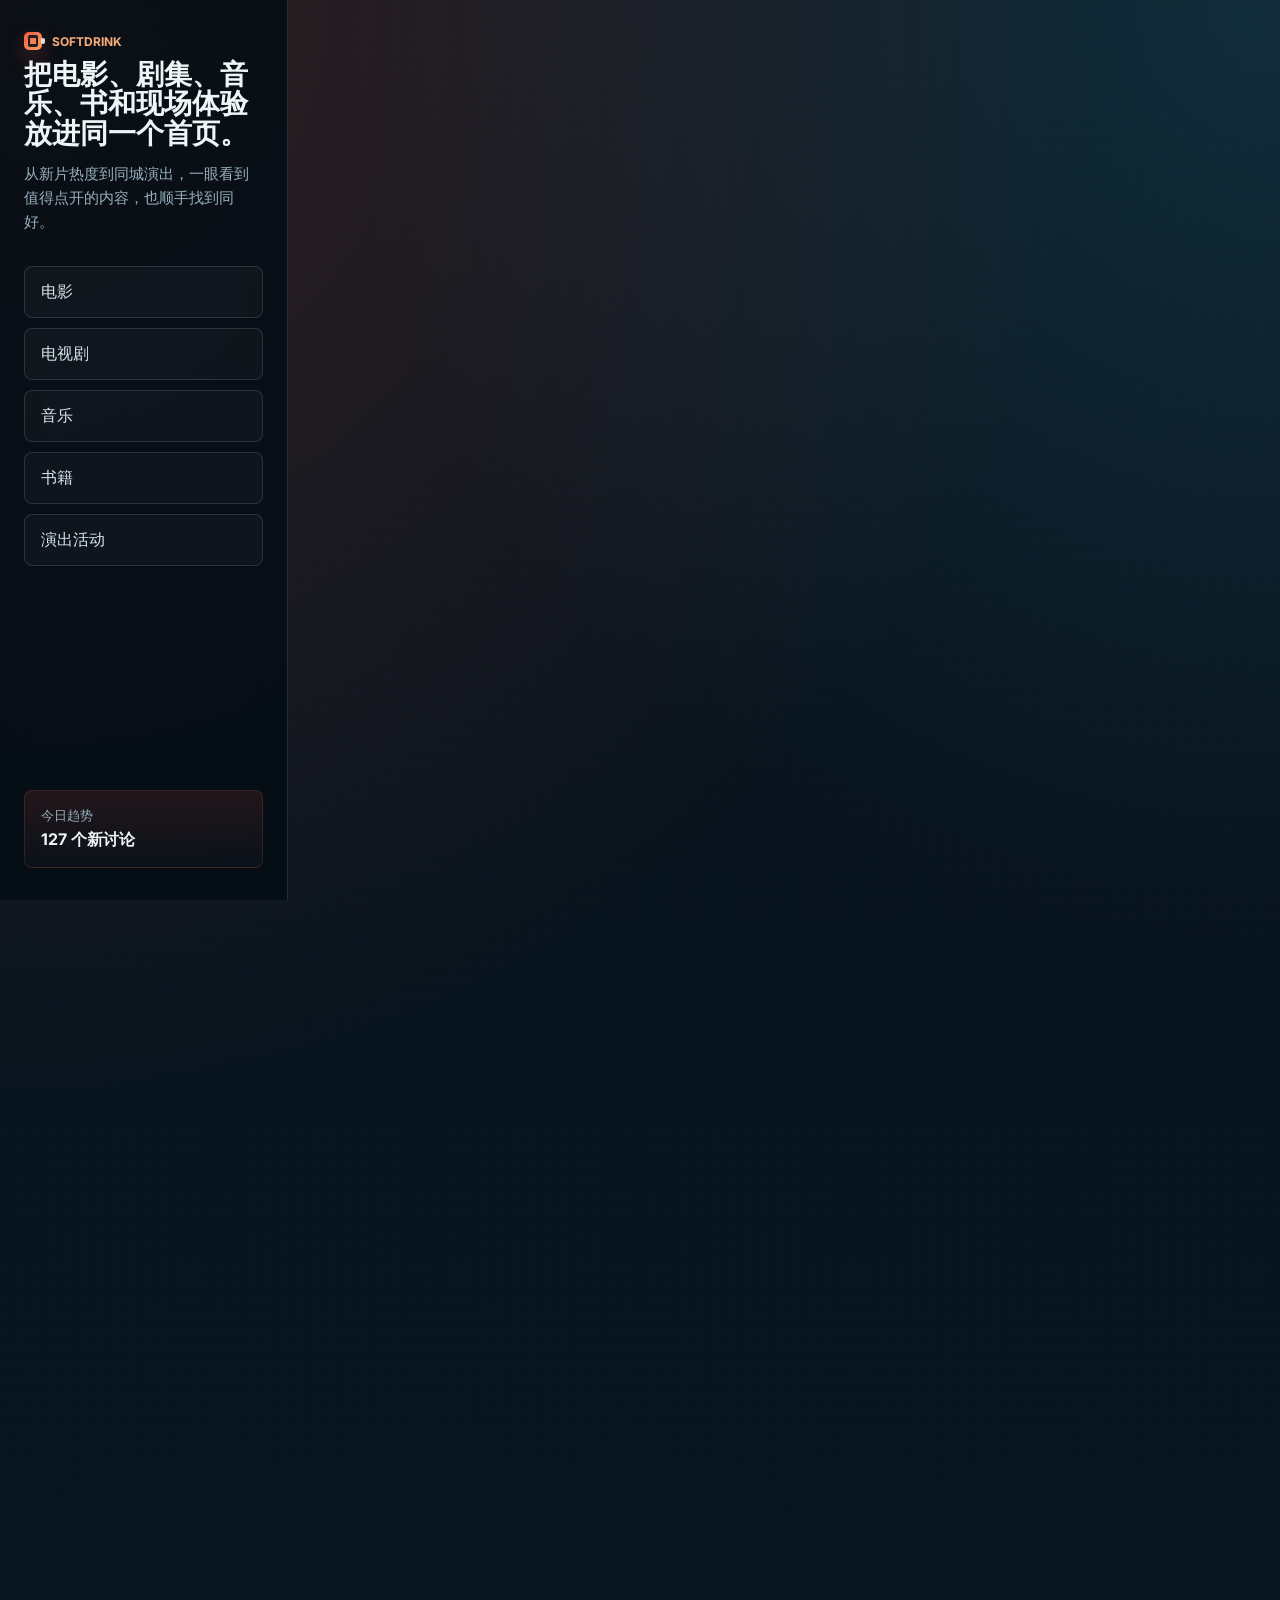
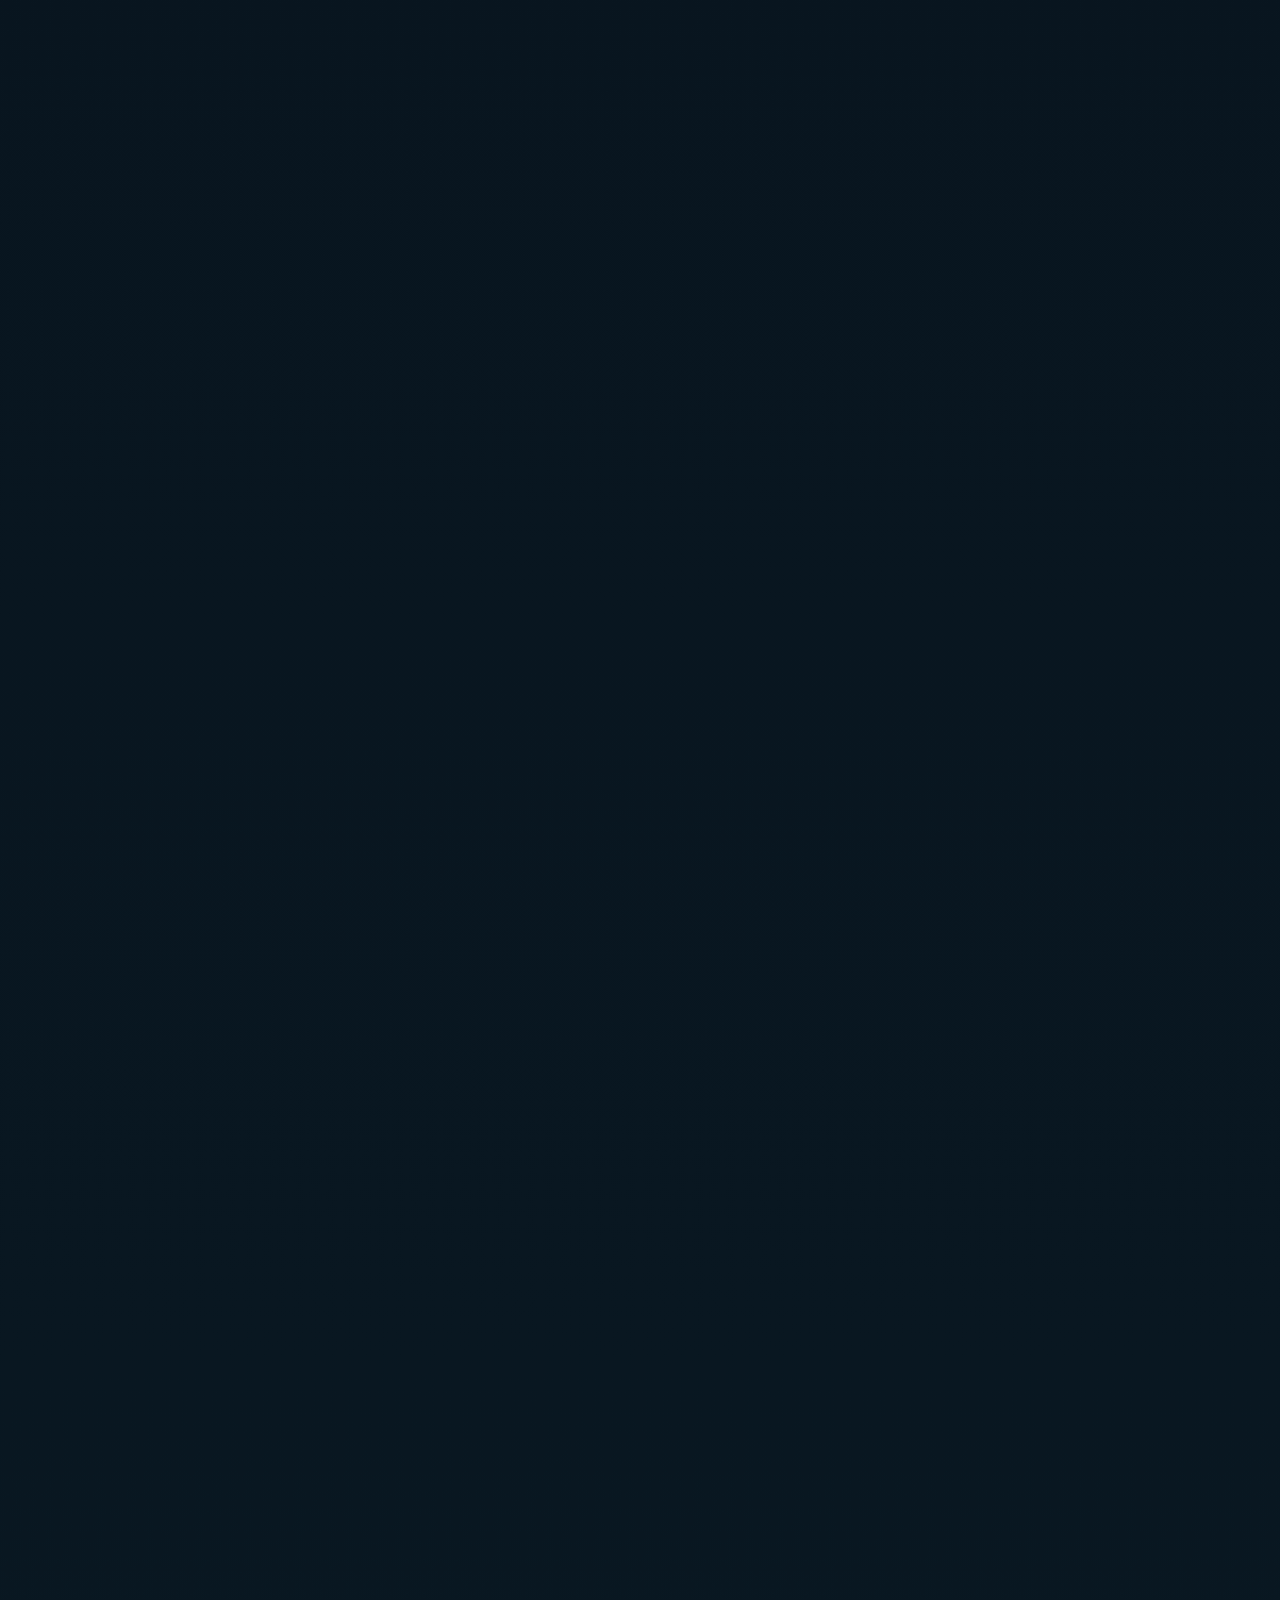
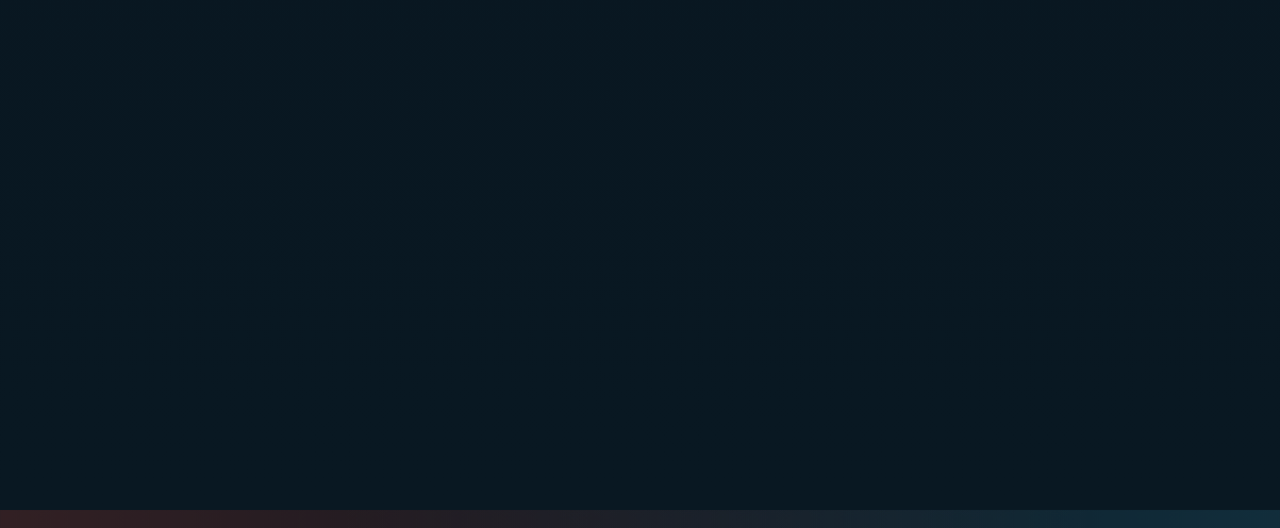
==== commit 0152ac66: "Update: The Main Page and some examples" ====
--- a/frontend/index.html
+++ b/frontend/index.html
@@ -37,7 +37,7 @@
       <header class="topbar">
         <div class="topbar-label">探索首页</div>
         <div id="global-search-root" class="global-search-slot" data-page="home"></div>
-        <a class="profile-entry" href="#profile" aria-label="个人信息入口">
+        <a class="profile-entry transition-link" href="./profile.html" aria-label="个人信息入口">
           <span class="avatar">C</span>
           <span>
             <strong>Christopher</strong>
@@ -48,9 +48,9 @@
 
       <section class="hero">
         <div class="hero-copy">
-          <p class="eyebrow">本周热门</p>
-          <h2>今天先看什么，今晚去哪儿，主页已经替你排好了。</h2>
-          <p>把高热作品、值得一听的新专辑、读书清单和同城演出放进同一条浏览路径里，用户进入首页就能马上开始逛。</p>
+          <p class="eyebrow">当下热门</p>
+          <h2>把现在最有人在看的、听的、读的和准备去现场的内容放进同一个首页。</h2>
+          <p>首页现在已经同步成“当下作品示例”版本，你从这里点下去，看到的分类页、作品页和个人中心会是同一套内容语境。</p>
         </div>
         <div class="hero-metrics" aria-label="站点数据概览">
           <div>
@@ -58,12 +58,12 @@
             <span>内容分类</span>
           </div>
           <div>
-            <strong>18</strong>
-            <span>精选条目</span>
-          </div>
-          <div>
-            <strong>24h</strong>
-            <span>实时热度</span>
+            <strong>60+</strong>
+            <span>作品示例</span>
+          </div>
+          <div>
+            <strong>Now</strong>
+            <span>当前热度</span>
           </div>
         </div>
       </section>
@@ -80,25 +80,25 @@
           <article class="media-card">
             <img src="https://images.unsplash.com/photo-1489599849927-2ee91cede3ba?auto=format&fit=crop&w=900&q=80" alt="电影专题海报">
             <div class="card-body">
-              <div class="card-meta"><span>热映</span><span>8.8 分</span></div>
-              <h4><a class="transition-link" href="./movie-detail.html">午夜放映</a></h4>
-              <p>一部关于城市、秘密与失眠夜色的悬疑片，讨论区正在飞快升温。</p>
+              <div class="card-meta"><span>IMDb 热门</span><span>8.4 分</span></div>
+              <h4>Project Hail Mary</h4>
+              <p>当前热门电影榜前列作品，适合拿来测试电影页的大体量视觉效果。</p>
             </div>
           </article>
           <article class="media-card">
             <img src="https://images.unsplash.com/photo-1517604931442-7e0c8ed2963c?auto=format&fit=crop&w=900&q=80" alt="电影院座椅与银幕">
             <div class="card-body">
-              <div class="card-meta"><span>最新</span><span>1.2k 收藏</span></div>
-              <h4>平行夏日</h4>
-              <p>轻科幻爱情题材，视觉风格强烈，适合做首页海报位。</p>
+              <div class="card-meta"><span>热门</span><span>动画</span></div>
+              <h4>The Super Mario Galaxy Movie</h4>
+              <p>IP 认知度极高，放在首页能立刻建立“当下流行内容”的感觉。</p>
             </div>
           </article>
           <article class="media-card">
             <img src="https://images.unsplash.com/photo-1440404653325-ab127d49abc1?auto=format&fit=crop&w=900&q=80" alt="电影放映机">
             <div class="card-body">
-              <div class="card-meta"><span>榜单</span><span>734 评论</span></div>
-              <h4>旧梦修复计划</h4>
-              <p>复古修复电影专题，适合放进经典回顾栏目。</p>
+              <div class="card-meta"><span>新片</span><span>犯罪</span></div>
+              <h4>Crime 101</h4>
+              <p>犯罪题材新作，天然适合挂口碑、评分和分析型评论。</p>
             </div>
           </article>
         </div>
@@ -116,25 +116,25 @@
           <article class="media-card">
             <img src="https://images.unsplash.com/photo-1499364615650-ec38552f4f34?auto=format&fit=crop&w=900&q=80" alt="电视摄影场景">
             <div class="card-body">
-              <div class="card-meta"><span>更新中</span><span>9.1 分</span></div>
-              <h4><a class="transition-link" href="./tv-detail.html">海岸线以北</a></h4>
-              <p>犯罪题材长剧，用户正在按集讨论剧情细节和伏笔。</p>
+              <div class="card-meta"><span>IMDb 热门</span><span>8.9 分</span></div>
+              <h4>The Pitt</h4>
+              <p>当前剧集热门榜前列作品，非常适合做首页的追更入口。</p>
             </div>
           </article>
           <article class="media-card">
             <img src="https://images.unsplash.com/photo-1500530855697-b586d89ba3ee?auto=format&fit=crop&w=900&q=80" alt="雾中街道">
             <div class="card-body">
-              <div class="card-meta"><span>新剧</span><span>847 在看</span></div>
-              <h4>雾灯尽头</h4>
-              <p>节奏偏慢的心理剧，适合配长评和角色关系图。</p>
+              <div class="card-meta"><span>新剧</span><span>迷你剧</span></div>
+              <h4>Something Very Bad Is Going to Happen</h4>
+              <p>标题本身就带悬疑感，很适合首页吸引点击。</p>
             </div>
           </article>
           <article class="media-card">
             <img src="https://images.unsplash.com/photo-1524985069026-dd778a71c7b4?auto=format&fit=crop&w=900&q=80" alt="片场监视器">
             <div class="card-body">
-              <div class="card-meta"><span>热聊</span><span>267 帖子</span></div>
-              <h4>双城雨季</h4>
-              <p>都市群像剧，用户会很自然地在社区里站队角色与 CP。</p>
+              <div class="card-meta"><span>连载中</span><span>动画</span></div>
+              <h4>Invincible</h4>
+              <p>持续高讨论度作品，适合说明首页不只服务真人剧集。</p>
             </div>
           </article>
         </div>
@@ -152,25 +152,25 @@
           <article class="media-card">
             <img src="https://images.unsplash.com/photo-1493225457124-a3eb161ffa5f?auto=format&fit=crop&w=900&q=80" alt="音乐演出现场">
             <div class="card-body">
-              <div class="card-meta"><span>新碟</span><span>8.6 分</span></div>
-              <h4><a class="transition-link" href="./music-detail.html">Velvet Static</a></h4>
-              <p>独立流行新专辑，适合首页做试听入口和乐评摘要。</p>
+              <div class="card-meta"><span>Apple Music 热门</span><span>Noah Kahan</span></div>
+              <h4>The Great Divide: The Last Of The Bugs</h4>
+              <p>当前榜单前列专辑，放在音乐区最能说明“这是当下”的感觉。</p>
             </div>
           </article>
           <article class="media-card">
             <img src="https://images.unsplash.com/photo-1511379938547-c1f69419868d?auto=format&fit=crop&w=900&q=80" alt="录音设备与耳机">
             <div class="card-body">
-              <div class="card-meta"><span>热门</span><span>2.4k 想听</span></div>
-              <h4>夜航电台</h4>
-              <p>电子氛围感很强，适合把用户短评做成弹幕式摘录。</p>
+              <div class="card-meta"><span>热门</span><span>Kehlani</span></div>
+              <h4>Kehlani</h4>
+              <p>榜单靠前的同名专辑，特别适合展示艺人与作品的直接连接。</p>
             </div>
           </article>
           <article class="media-card">
             <img src="https://images.unsplash.com/photo-1501386761578-eac5c94b800a?auto=format&fit=crop&w=900&q=80" alt="舞台灯光">
             <div class="card-body">
-              <div class="card-meta"><span>艺人</span><span>561 关注</span></div>
-              <h4>North Avenue</h4>
-              <p>乐队页可以串联专辑、单曲、巡演和粉丝讨论。</p>
+              <div class="card-meta"><span>热门</span><span>BTS</span></div>
+              <h4>ARIRANG</h4>
+              <p>K-Pop 热门专辑能让音乐区的风格更完整，不只是一种流派。</p>
             </div>
           </article>
         </div>
@@ -188,25 +188,25 @@
           <article class="media-card">
             <img src="https://images.unsplash.com/photo-1512820790803-83ca734da794?auto=format&fit=crop&w=900&q=80" alt="书架">
             <div class="card-body">
-              <div class="card-meta"><span>新书</span><span>8.9 分</span></div>
-              <h4><a class="transition-link" href="./book-detail.html">最后一页之前</a></h4>
-              <p>文学新作，适合搭配摘录、长评和读书会入口。</p>
+              <div class="card-meta"><span>独立书店畅销</span><span>Lily King</span></div>
+              <h4>Heart the Lover</h4>
+              <p>4 月底畅销 fiction 榜第一名，最适合放在书籍区第一张卡片。</p>
             </div>
           </article>
           <article class="media-card">
             <img src="https://images.unsplash.com/photo-1507842217343-583bb7270b66?auto=format&fit=crop&w=900&q=80" alt="打开的书">
             <div class="card-body">
-              <div class="card-meta"><span>热门</span><span>986 想读</span></div>
-              <h4>玻璃岛地图</h4>
-              <p>世界观型小说，很适合做标签与角色卡片扩展。</p>
+              <div class="card-meta"><span>畅销</span><span>Jacqueline Harpman</span></div>
+              <h4>I Who Have Never Known Men</h4>
+              <p>当下讨论度很高，也非常适合书评和摘录扩展。</p>
             </div>
           </article>
           <article class="media-card">
             <img src="https://images.unsplash.com/photo-1491841550275-ad7854e35ca6?auto=format&fit=crop&w=900&q=80" alt="桌上的阅读场景">
             <div class="card-body">
-              <div class="card-meta"><span>编辑推荐</span><span>332 长评</span></div>
-              <h4>向夜晚写信的人</h4>
-              <p>非虚构题材，首页可强化作者页与相关作品跳转。</p>
+              <div class="card-meta"><span>热门</span><span>Claire Keegan</span></div>
+              <h4>Small Things Like These</h4>
+              <p>持续热读作品，适合说明经典与新作可以同时存在于首页里。</p>
             </div>
           </article>
         </div>
@@ -224,25 +224,25 @@
           <article class="media-card">
             <img src="https://images.unsplash.com/photo-1506157786151-b8491531f063?auto=format&fit=crop&w=900&q=80" alt="现场演出舞台">
             <div class="card-body">
-              <div class="card-meta"><span>上海</span><span>今晚 20:00</span></div>
-              <h4>夏夜现场 Vol.7</h4>
-              <p>独立乐队拼盘演出，适合同城组队与现场反馈讨论。</p>
+              <div class="card-meta"><span>巡演</span><span>BTS</span></div>
+              <h4>BTS WORLD TOUR 'ARIRANG'</h4>
+              <p>体育场级巡演最适合放在活动区顶部，立刻就有“现场”感。</p>
             </div>
           </article>
           <article class="media-card">
             <img src="https://images.unsplash.com/photo-1514525253161-7a46d19cd819?auto=format&fit=crop&w=900&q=80" alt="聚光灯舞台">
             <div class="card-body">
-              <div class="card-meta"><span>北京</span><span>余票紧张</span></div>
-              <h4>无声风暴舞台剧</h4>
-              <p>话剧类活动页可以强调时间、地点、票价和同城想去的人。</p>
+              <div class="card-meta"><span>巡演</span><span>ROSALÍA</span></div>
+              <h4>ROSALÍA LUX TOUR 2026</h4>
+              <p>大型演唱会巡演很适合展示活动页的主海报和时间地点信息。</p>
             </div>
           </article>
           <article class="media-card">
             <img src="https://images.unsplash.com/photo-1503095396549-807759245b35?auto=format&fit=crop&w=900&q=80" alt="音乐节人群">
             <div class="card-body">
-              <div class="card-meta"><span>广州</span><span>1.7k 想去</span></div>
-              <h4><a class="transition-link" href="./event-detail.html">Afterglow Festival</a></h4>
-              <p>音乐节入口很适合连接阵容、购票、住宿和版聊分区。</p>
+              <div class="card-meta"><span>巡演</span><span>Noah Kahan</span></div>
+              <h4>Noah Kahan: The Great Divide Tour</h4>
+              <p>巡演路线完整，也很适合说明活动页如何展开城市和场馆信息。</p>
             </div>
           </article>
         </div>
--- a/frontend/styles.css
+++ b/frontend/styles.css
@@ -284,6 +284,10 @@
   box-shadow: var(--shadow);
 }
 
+.work-card {
+  cursor: pointer;
+}
+
 .media-card img {
   aspect-ratio: 4 / 4.8;
   object-fit: cover;
@@ -991,6 +995,12 @@
     url("https://images.unsplash.com/photo-1503095396549-807759245b35?auto=format&fit=crop&w=1800&q=80");
 }
 
+.profile-hero {
+  background-image:
+    linear-gradient(180deg, rgba(5, 12, 18, 0.18) 0%, rgba(5, 12, 18, 0.1) 34%, rgba(7, 19, 28, 0.92) 70%, #07131c 100%),
+    url("https://images.unsplash.com/photo-1493225457124-a3eb161ffa5f?auto=format&fit=crop&w=1800&q=80");
+}
+
 .item-hero-layout {
   min-height: calc(76vh - 84px);
   padding: 34px 0 40px;
@@ -998,6 +1008,68 @@
   grid-template-columns: 300px minmax(0, 1fr);
   gap: 28px;
   align-items: end;
+}
+
+.profile-hero-layout {
+  min-height: calc(76vh - 84px);
+  padding: 34px 0 40px;
+  display: grid;
+  grid-template-columns: 220px minmax(0, 1fr);
+  gap: 28px;
+  align-items: center;
+}
+
+.profile-avatar-panel {
+  display: grid;
+  place-items: center;
+}
+
+.profile-avatar-large {
+  width: 172px;
+  height: 172px;
+  display: grid;
+  place-items: center;
+  border-radius: 8px;
+  background: linear-gradient(135deg, #f15b42, #f7a35f);
+  color: #09121a;
+  font-size: 72px;
+  font-weight: 800;
+  box-shadow: var(--shadow);
+}
+
+.profile-main-info {
+  display: grid;
+  gap: 16px;
+  max-width: 820px;
+}
+
+.profile-main-info h1 {
+  margin: 0;
+  font-size: clamp(40px, 4vw, 70px);
+  line-height: 1;
+}
+
+.profile-identity {
+  display: flex;
+  flex-wrap: wrap;
+  gap: 10px;
+}
+
+.profile-identity span,
+.collection-card-body span {
+  padding: 8px 12px;
+  border-radius: 999px;
+  border: 1px solid rgba(255, 255, 255, 0.12);
+  background: rgba(7, 19, 28, 0.42);
+  color: #e8f1f4;
+  font-size: 13px;
+}
+
+.profile-intro,
+.collection-note {
+  margin: 0;
+  color: #d7e6ec;
+  line-height: 1.7;
 }
 
 .item-cover-wrap {
@@ -1165,6 +1237,37 @@
   gap: 12px;
 }
 
+.collection-grid,
+.engagement-grid {
+  display: grid;
+  grid-template-columns: repeat(3, minmax(0, 1fr));
+  gap: 16px;
+}
+
+.collection-card {
+  overflow: hidden;
+  border: 1px solid var(--line);
+  border-radius: 8px;
+  background: rgba(7, 19, 28, 0.58);
+  box-shadow: var(--shadow);
+}
+
+.collection-card img {
+  aspect-ratio: 4 / 2.8;
+  object-fit: cover;
+}
+
+.collection-card-body {
+  padding: 16px;
+  display: grid;
+  gap: 10px;
+}
+
+.collection-card-body h4 {
+  margin: 0;
+  font-size: 22px;
+}
+
 @media (max-width: 900px) {
   .topbar,
   .category-topbar,
@@ -1188,9 +1291,12 @@
   }
 
   .item-hero-layout,
+  .profile-hero-layout,
   .item-meta-grid,
   .rating-overview,
-  .review-grid {
+  .review-grid,
+  .collection-grid,
+  .engagement-grid {
     grid-template-columns: 1fr;
   }
 }
